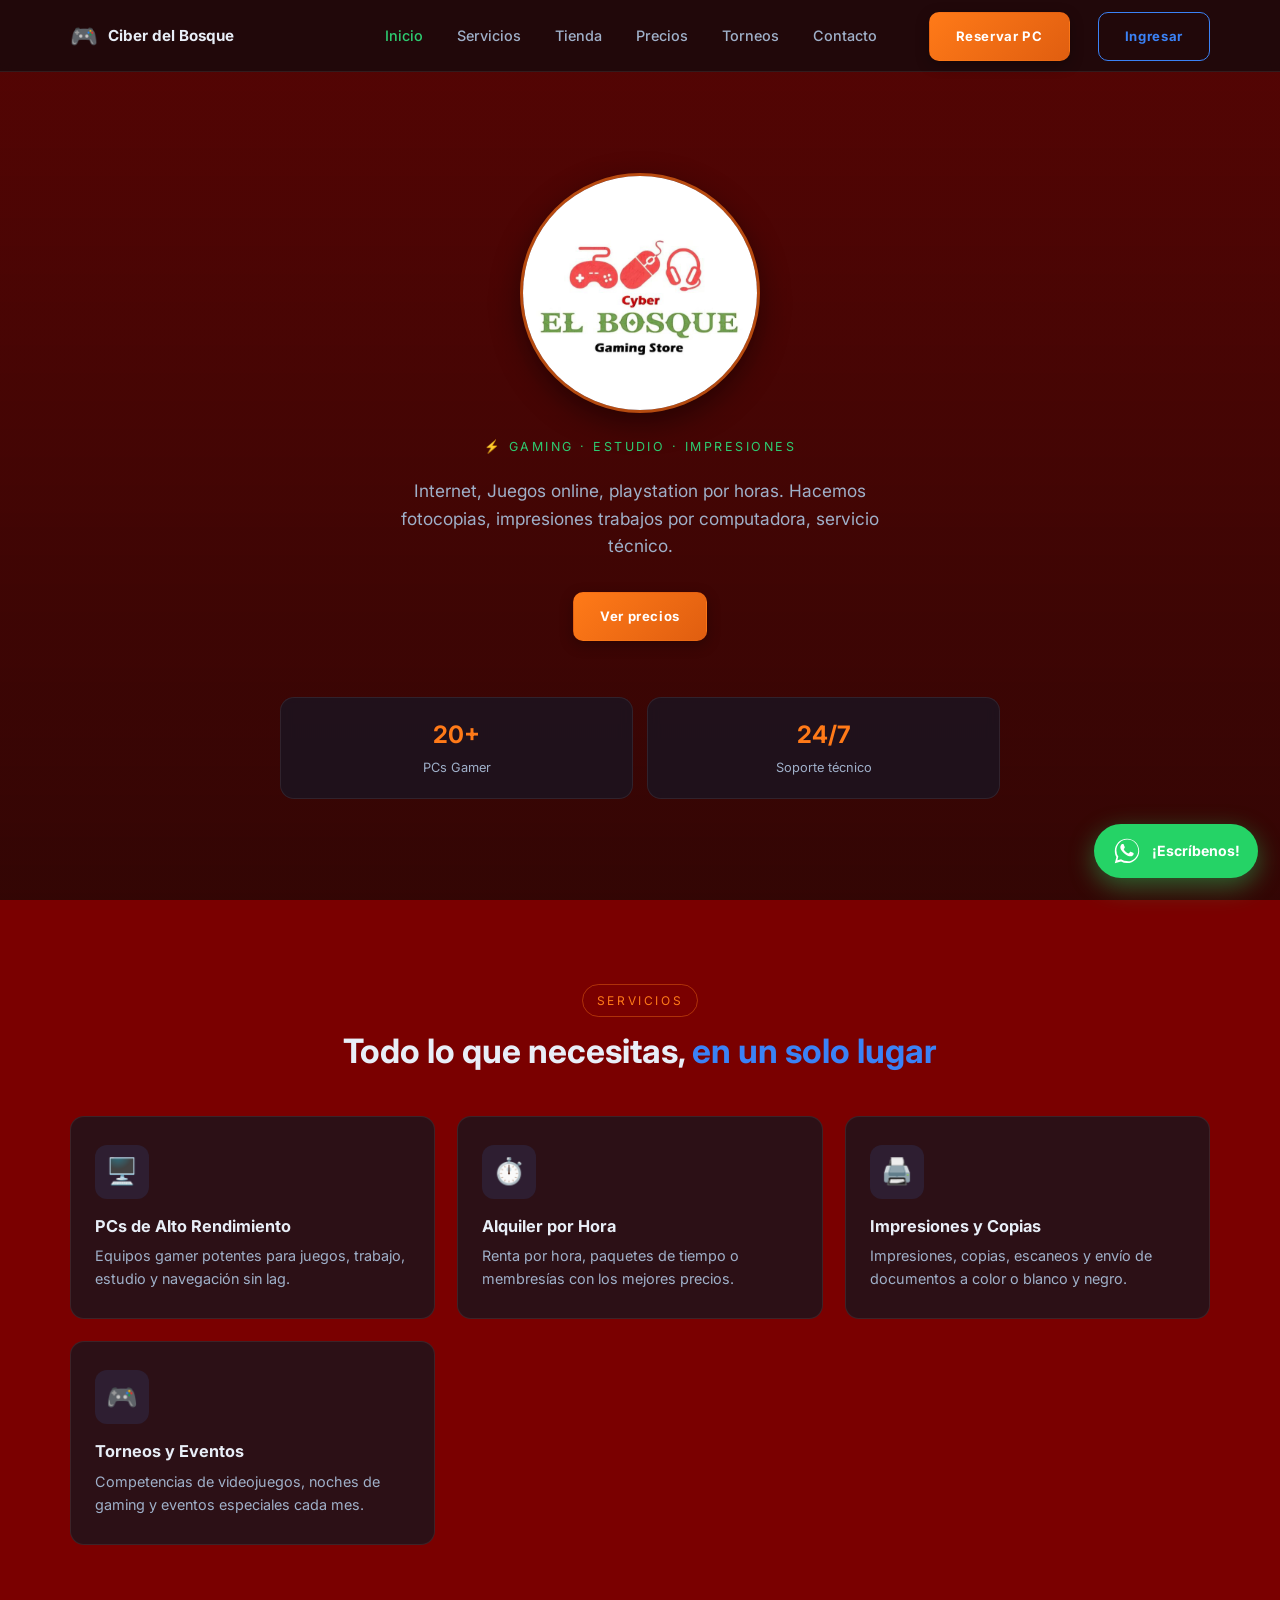
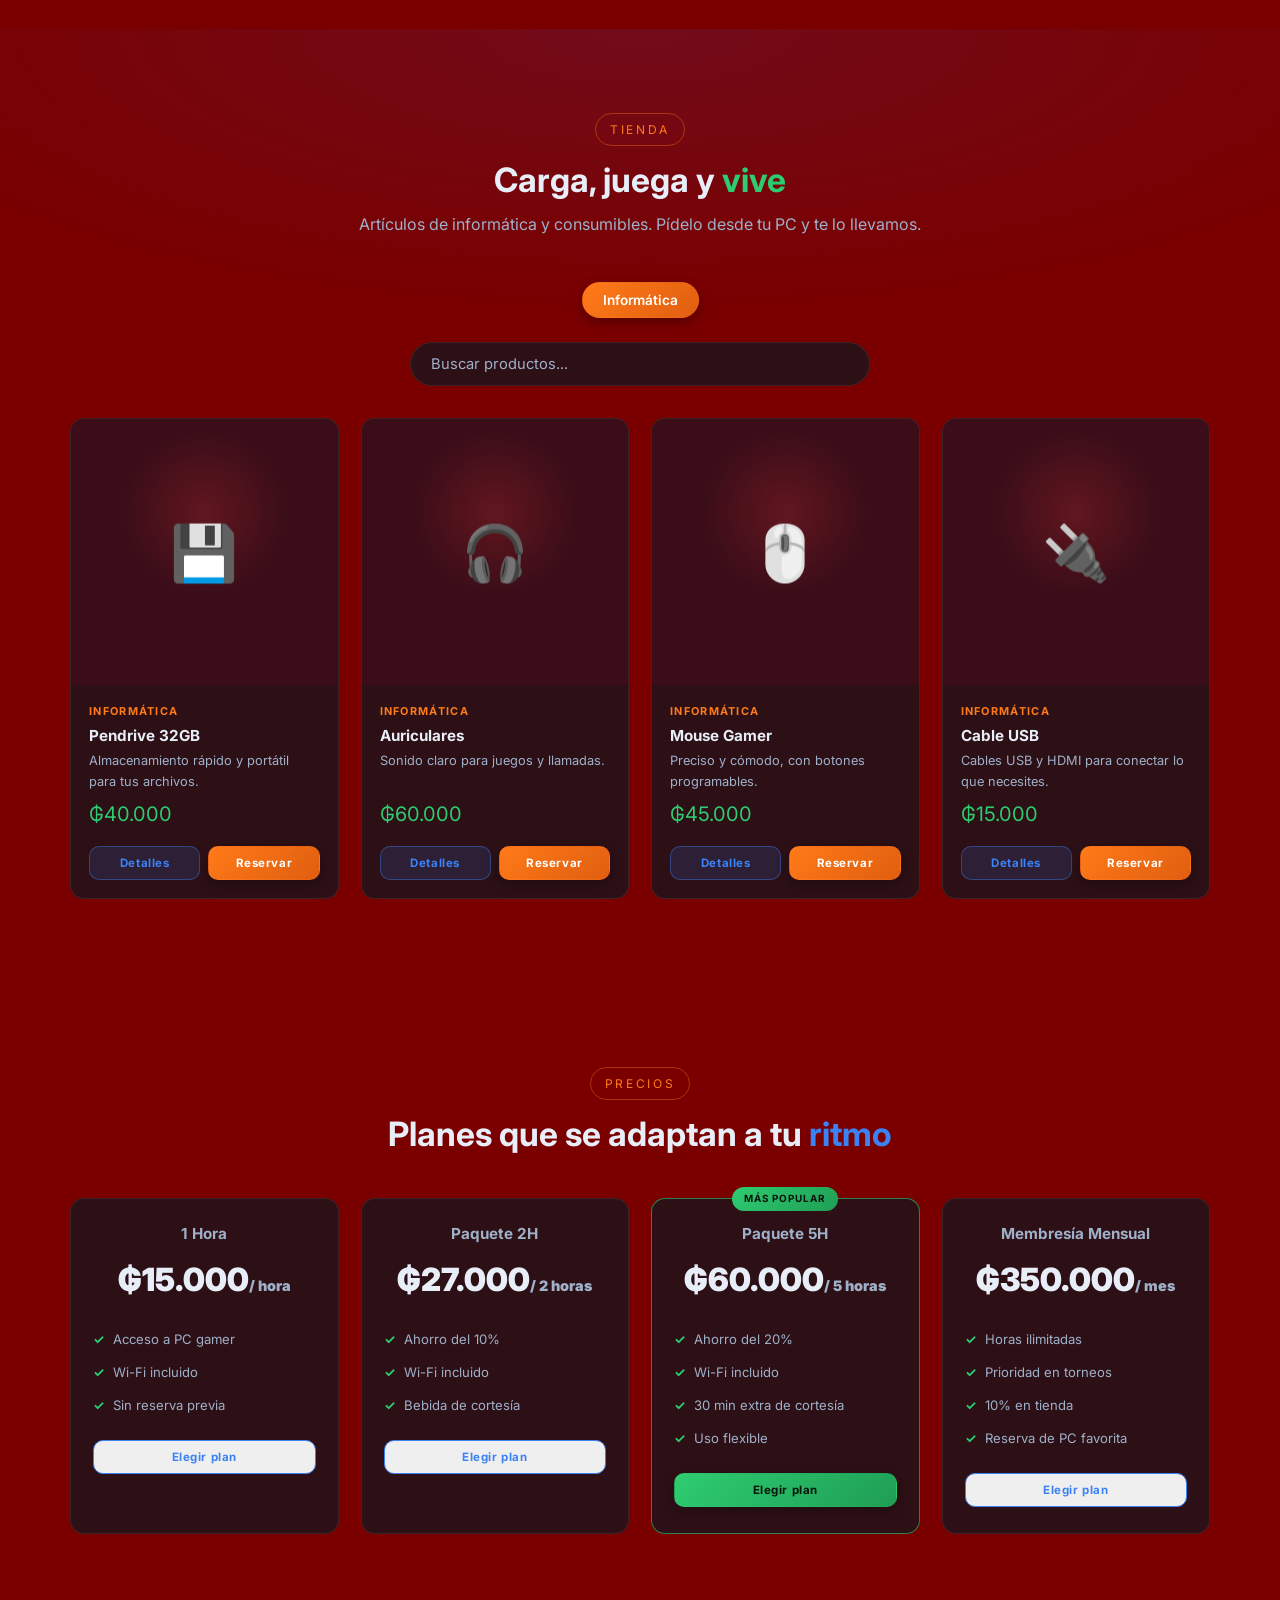
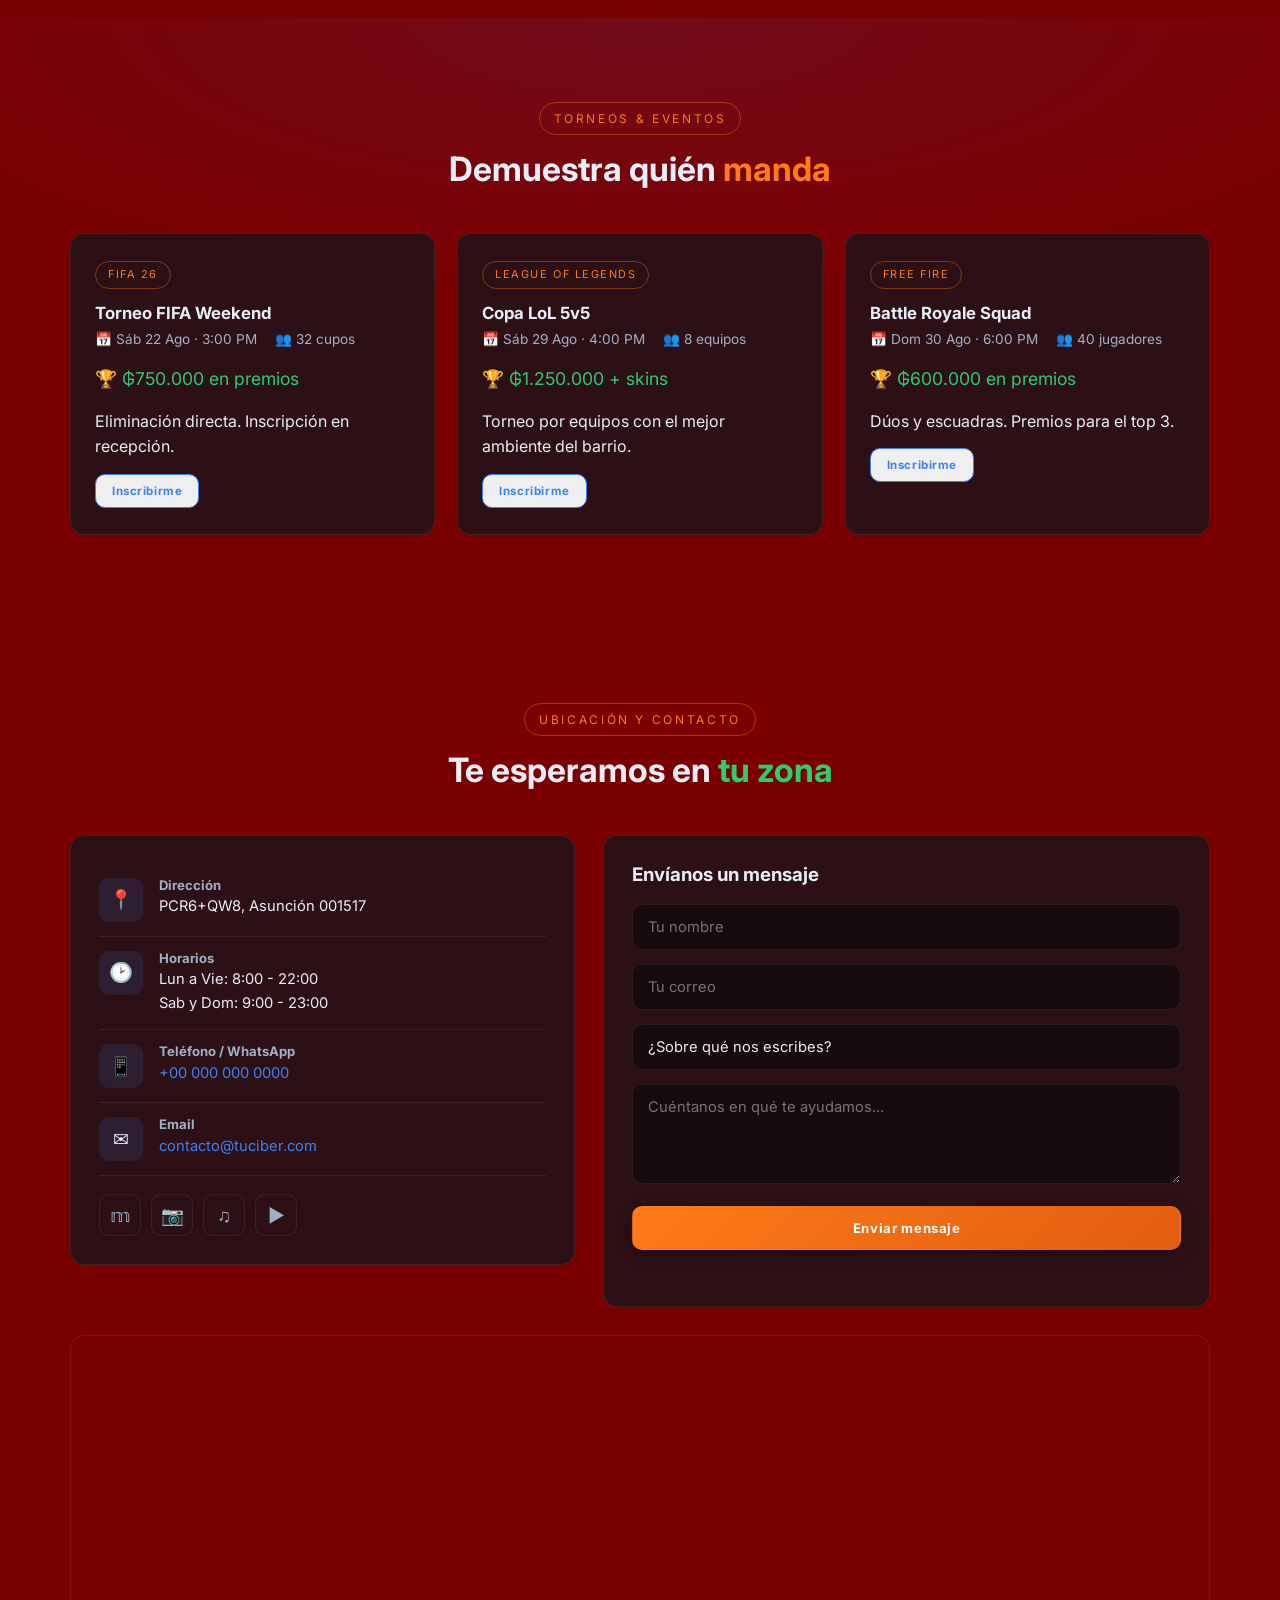
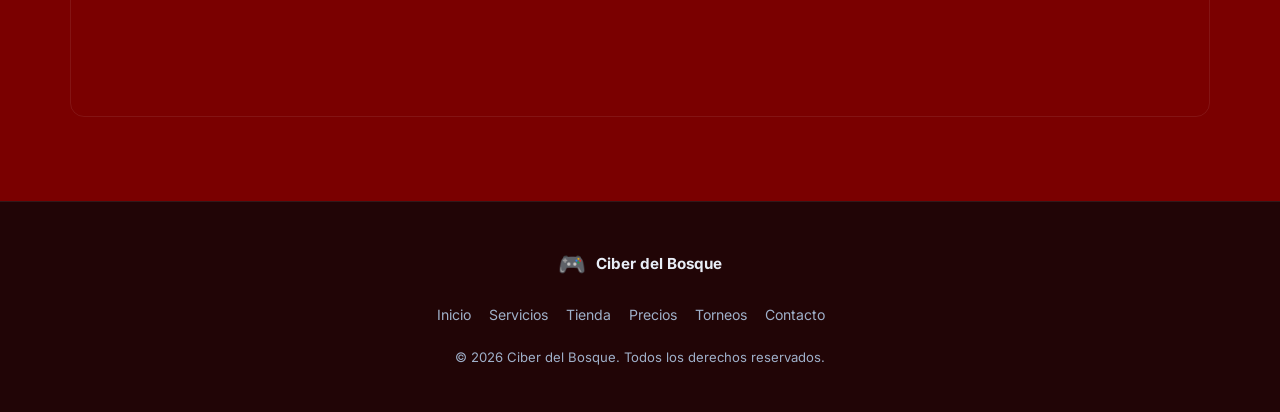
==== admin.html @ 7bc6d39d "Pagina Ciber del Bosque" ====
<!DOCTYPE html>
<html lang="es">
<head>
  <meta charset="UTF-8">
  <meta name="viewport" content="width=device-width, initial-scale=1.0">
  <title>Panel de administración — Ciber del Bosque</title>
  <meta name="robots" content="noindex">
  <link rel="preconnect" href="https://fonts.googleapis.com">
  <link rel="preconnect" href="https://fonts.gstatic.com" crossorigin>
  <link href="https://fonts.googleapis.com/css2?family=Inter:wght@400;500;600;700;900&display=swap" rel="stylesheet">
  <link rel="stylesheet" href="css/style.css">
</head>
<body>

  <!-- ======= FONDO EN 3 COLUMNAS ======= -->
  <div class="bg-layout" aria-hidden="true">
    <div class="bg-col bg-left"></div>
    <div class="bg-col bg-center"></div>
    <div class="bg-col bg-right"></div>
  </div>

  <!-- ======= HEADER ======= -->
  <header class="header">
    <div class="container header-inner">
      <a href="index.html" class="logo">
        <span class="logo-icon">&#x1F3AE;</span>
        <span class="logo-text">Ciber del Bosque</span>
      </a>
      <nav class="nav">
        <ul class="nav-list">
          <li><a href="index.html" class="nav-link">Ver tienda</a></li>
          <li><a href="#gestion" class="nav-link">Panel de administración</a></li>
        </ul>
      </nav>
      <a href="index.html" class="btn btn-primary btn-cta">Volver a la web</a>
    </div>
  </header>

  <main>
    <section id="gestion" class="section">
      <div class="container admin-container">
        <div class="section-head">
          <p class="section-kicker">Panel de administración</p>
          <h2 class="section-title">Gestiona productos, precios y <span class="neon green">torneos</span></h2>
          <p class="section-desc">Los cambios se guardan automáticamente en este navegador y se reflejan en la web. Las imágenes son opcionales.</p>
        </div>

        <!-- ======= TABS ======= -->
        <div class="admin-tabs" role="tablist">
          <button class="admin-tab active" id="tab-productos" data-tab="productos">🛒 Productos</button>
          <button class="admin-tab" id="tab-precios" data-tab="precios">💲 Precios</button>
          <button class="admin-tab" id="tab-torneos" data-tab="torneos">🏆 Torneos</button>
        </div>

        <!-- ======= PRODUCTOS ======= -->
        <div class="admin-panel active" id="panel-productos">
          <div class="admin-grid">
            <div class="admin-form-card">
              <h3 id="prodFormTitle">Agregar producto</h3>
              <form id="productForm" novalidate>
                <input type="hidden" id="pId">
                <div class="form-row">
                  <input type="text" id="pName" placeholder="Nombre del producto (ej. Gaseosa 500ml)" required>
                </div>
                <div class="form-row">
                  <input type="text" id="pCat" placeholder="Categoría (ej. Bebidas, Accesorios...)" required>
                </div>
                <div class="form-row form-row-inline">
                  <input type="text" id="pEmoji" placeholder="Emoji (opcional)">
                  <span class="field-hint">Usa emoji si no subes imagen</span>
                </div>
                <div class="form-row">
                  <input type="text" id="pPrice" placeholder="Precio en guaraníes (ej. ₲15.000)" required>
                </div>
                <div class="form-row">
                  <input type="text" id="pDesc" placeholder="Descripción corta" required>
                </div>
                <div class="form-row image-upload-row">
                  <label class="image-upload" id="imageUploadLabel">
                    <input type="file" id="pImage" accept="image/*">
                    <span id="uploadPlaceholder">&#128247; Subir imagen del producto (opcional)</span>
                    <img id="uploadPreview" class="hidden" alt="Vista previa">
                  </label>
                  <button type="button" class="btn btn-sm btn-danger hidden" id="btnRemoveImage">Quitar imagen</button>
                </div>
                <div class="admin-actions">
                  <button type="submit" class="btn btn-primary btn-sm" id="btnSave">Agregar producto</button>
                  <button type="button" class="btn btn-outline btn-sm hidden" id="btnCancel">Cancelar edición</button>
                </div>
                <p class="form-status" id="adminStatus" role="status"></p>
              </form>
            </div>

            <div class="admin-list-card">
              <h3>Productos actuales <span id="productCount" class="count-badge"></span></h3>
              <div id="adminProductList"><!-- JS --></div>
            </div>
          </div>
        </div>

        <!-- ======= PRECIOS ======= -->
        <div class="admin-panel" id="panel-precios">
          <div class="admin-grid">
            <div class="admin-form-card">
              <h3 id="priceFormTitle">Agregar plan</h3>
              <form id="priceForm" novalidate>
                <input type="hidden" id="pcId">
                <div class="form-row">
                  <input type="text" id="pcName" placeholder="Nombre del plan (ej. 1 Hora)" required>
                </div>
                <div class="form-row">
                  <input type="text" id="pcAmount" placeholder="Precio en guaraníes (ej. ₲15.000)" required>
                </div>
                <div class="form-row">
                  <input type="text" id="pcUnit" placeholder="Unidad (ej. / hora, / mes)" required>
                </div>
                <div class="form-row">
                  <input type="text" id="pcFeatures" placeholder="Características (separa con comas)" required>
                </div>
                <div class="form-row form-row-inline">
                  <label class="field-hint" style="margin:0">
                    <input type="checkbox" id="pcPopular" style="width:auto; margin-right:6px">Destacar como más popular
                  </label>
                </div>
                <div class="admin-actions">
                  <button type="submit" class="btn btn-primary btn-sm" id="pcBtnSave">Agregar plan</button>
                  <button type="button" class="btn btn-outline btn-sm hidden" id="pcBtnCancel">Cancelar edición</button>
                </div>
                <p class="form-status" id="priceStatus" role="status"></p>
              </form>
            </div>

            <div class="admin-list-card">
              <h3>Planes actuales <span id="priceCount" class="count-badge"></span></h3>
              <div id="adminPriceList"><!-- JS --></div>
            </div>
          </div>
        </div>

        <!-- ======= TORNEOS ======= -->
        <div class="admin-panel" id="panel-torneos">
          <div class="admin-grid">
            <div class="admin-form-card">
              <h3 id="tourFormTitle">Agregar torneo</h3>
              <form id="tournamentForm" novalidate>
                <input type="hidden" id="tId">
                <div class="form-row">
                  <input type="text" id="tGame" placeholder="Juego (ej. FIFA 26)" required>
                </div>
                <div class="form-row">
                  <input type="text" id="tTitle" placeholder="Título (ej. Torneo FIFA Weekend)" required>
                </div>
                <div class="form-row">
                  <input type="text" id="tDate" placeholder="Fecha (ej. Sáb 22 Ago · 3:00 PM)" required>
                </div>
                <div class="form-row">
                  <input type="text" id="tPrize" placeholder="Premio en guaraníes (ej. ₲750.000 en premios)" required>
                </div>
                <div class="form-row">
                  <input type="text" id="tSlots" placeholder="Cupos (ej. 32 cupos)" required>
                </div>
                <div class="form-row">
                  <input type="text" id="tDesc" placeholder="Descripción" required>
                </div>
                <div class="form-row image-upload-row">
                  <label class="image-upload" id="tourImageUploadLabel">
                    <input type="file" id="tImage" accept="image/*">
                    <span id="tourUploadPlaceholder">&#128247; Subir imagen del torneo (opcional)</span>
                    <img id="tourUploadPreview" class="hidden" alt="Vista previa">
                  </label>
                  <button type="button" class="btn btn-sm btn-danger hidden" id="btnRemoveTourImage">Quitar imagen</button>
                </div>
                <div class="admin-actions">
                  <button type="submit" class="btn btn-primary btn-sm" id="tBtnSave">Agregar torneo</button>
                  <button type="button" class="btn btn-outline btn-sm hidden" id="tBtnCancel">Cancelar edición</button>
                </div>
                <p class="form-status" id="tourStatus" role="status"></p>
              </form>
            </div>

            <div class="admin-list-card">
              <h3>Torneos actuales <span id="tourCount" class="count-badge"></span></h3>
              <div id="adminTournamentList"><!-- JS --></div>
            </div>
          </div>
        </div>
      </div>
    </section>
  </main>

  <footer class="footer">
    <div class="container footer-inner">
      <a href="index.html" class="logo"><span class="logo-icon">&#x1F3AE;</span><span class="logo-text">Ciber del Bosque</span></a>
      <p class="copyright">&copy; <span id="year"></span> Ciber del Bosque. Todos los derechos reservados.</p>
    </div>
  </footer>

  <script>
    if (sessionStorage.getItem("ciberAdminSession") !== "1") {
      location.replace("index.html");
    }
  </script>
  <script src="js/admin.js"></script>
</body>
</html>
---- css/style.css ----
/* ============================================================
   Ciber del Bosque — Ciber Café & Gaming
   Tema: gamer / neón (azul oscuro, naranja, verde neón)
   ============================================================ */

:root {
  --bg-dark: #160a0d;
  --bg-card: #2c1016;
  --bg-card-hover: #3b1620;
  --blue: #3a0d18;
  --blue-bright: #3b82f6;
  --orange: #ff7a18;
  --green: #2ecc71;
  --text: #e8eef7;
  --text-muted: #9fb0c9;
  --border: rgba(255, 255, 255, 0.08);
  --radius: 14px;
  --header-h: 72px;
  --font-head: 'Inter', sans-serif;
  --font-body: 'Inter', sans-serif;
}

* { margin: 0; padding: 0; box-sizing: border-box; }

html { scroll-behavior: smooth; }

body {
  font-family: var(--font-body);
  background-color: #7a0000;
  color: var(--text);
  line-height: 1.6;
  overflow-x: hidden;
}

/* ---------- Fondo dividido en 3 columnas ---------- */
.bg-layout {
  position: fixed;
  inset: 0;
  z-index: -1;
  display: grid;
  grid-template-columns: 1fr 4fr 1fr;
  pointer-events: none;
}
.bg-col { min-width: 0; }
.bg-left, .bg-right {
  background-color: #7a0000;
  filter: contrast(1.08) saturate(1.15) brightness(1.02);
}
.bg-center {
  background-color: #7a0000;
  filter: contrast(1.08) saturate(1.15) brightness(1.02);
}

@media (max-width: 768px) {
  .bg-layout { grid-template-columns: 0.5fr 6fr 0.5fr; }
}

img { max-width: 100%; display: block; }
a { color: inherit; text-decoration: none; }
ul { list-style: none; }
button { font-family: inherit; cursor: pointer; }

.container {
  width: min(1140px, 92%);
  margin: 0 auto;
}

/* ---------- Tipografía ---------- */
h1, h2, h3, h4 { font-family: var(--font-head); line-height: 1.2; }

.neon { color: var(--blue-bright); }
.neon.orange { color: var(--orange); }
.neon.green { color: var(--green); }

.section { padding: 84px 0; }
.section-alt { background: radial-gradient(1200px 400px at 50% 0%, rgba(47,109,255,0.1), transparent 70%); }

.section-head { text-align: center; max-width: 640px; margin: 0 auto 44px; }
.section-kicker {
  display: inline-block;
  font-family: var(--font-head);
  font-size: 0.75rem;
  letter-spacing: 0.22em;
  text-transform: uppercase;
  color: var(--orange);
  border: 1px solid rgba(255, 122, 24, 0.4);
  padding: 6px 14px;
  border-radius: 999px;
  margin-bottom: 14px;
}
.section-title { font-size: clamp(1.5rem, 3vw, 2.1rem); }
.section-desc { color: var(--text-muted); margin-top: 12px; }

/* ---------- Botones ---------- */
.btn {
  display: inline-flex;
  align-items: center;
  justify-content: center;
  gap: 8px;
  font-family: var(--font-head);
  font-size: 0.82rem;
  font-weight: 700;
  letter-spacing: 0.05em;
  padding: 13px 26px;
  border-radius: 10px;
  border: 1px solid transparent;
  transition: transform 0.2s ease, box-shadow 0.2s ease, background 0.2s ease;
}
.btn:hover { transform: translateY(-2px); }

.btn-primary {
  background: linear-gradient(135deg, var(--orange), #e05e10);
  color: #fff;
  box-shadow: 0 4px 14px rgba(0, 0, 0, 0.3);
}
.btn-primary:hover { box-shadow: 0 6px 18px rgba(0, 0, 0, 0.4); }

.btn-outline {
  border-color: var(--blue-bright);
  color: var(--blue-bright);
}
.btn-outline:hover { background: rgba(59, 130, 246, 0.12); }

.btn-green {
  background: linear-gradient(135deg, var(--green), #1f9e55);
  color: #04140a;
  box-shadow: 0 4px 14px rgba(0, 0, 0, 0.25);
}
.btn-green:hover { box-shadow: 0 6px 18px rgba(0, 0, 0, 0.35); }

.btn-sm { padding: 9px 16px; font-size: 0.72rem; }
.btn-block { width: 100%; }

/* ---------- Header / Nav ---------- */
.header {
  position: fixed;
  inset: 0 0 auto 0;
  z-index: 100;
  background: rgba(22, 10, 13, 0.82);
  backdrop-filter: blur(12px);
  border-bottom: 1px solid var(--border);
  height: var(--header-h);
}
.header.scrolled { background: rgba(22, 10, 13, 0.95); }

.header-inner { height: var(--header-h); display: flex; align-items: center; gap: 24px; }

.logo { display: inline-flex; align-items: center; gap: 10px; }
.logo-icon { font-size: 1.4rem; }
.logo-text {
  font-family: var(--font-head);
  font-weight: 700;
  font-size: 0.95rem;
  color: var(--text);
  white-space: nowrap;
}

.nav { margin-left: auto; }
.nav-list { display: flex; gap: 6px; }
.nav-link {
  position: relative;
  padding: 8px 14px;
  border-radius: 8px;
  font-size: 0.9rem;
  font-weight: 500;
  color: var(--text-muted);
  transition: color 0.2s ease, background 0.2s ease;
}
.nav-link:hover { color: var(--text); background: rgba(59, 130, 246, 0.12); }
.nav-link.active { color: var(--green); }

.btn-cta { margin-left: 8px; }

.nav-toggle {
  display: none;
  flex-direction: column;
  gap: 5px;
  background: none;
  border: none;
  padding: 8px;
}
.nav-toggle span {
  width: 24px; height: 2px;
  background: var(--text);
  border-radius: 2px;
  transition: transform 0.3s ease, opacity 0.3s ease;
}
.nav-toggle.open span:nth-child(1) { transform: translateY(7px) rotate(45deg); }
.nav-toggle.open span:nth-child(2) { opacity: 0; }
.nav-toggle.open span:nth-child(3) { transform: translateY(-7px) rotate(-45deg); }

/* ---------- Hero ---------- */
.hero {
  position: relative;
  min-height: 100vh;
  display: flex;
  align-items: center;
  padding-top: var(--header-h);
  overflow: hidden;
}
.hero-bg {
  position: absolute;
  inset: 0;
  background: linear-gradient(180deg, rgba(20, 10, 8, 0.45), rgba(14, 8, 6, 0.7));
}
.hero-content { position: relative; z-index: 2; max-width: 720px; text-align: center; margin: 0 auto; }
.hero-logo {
  display: flex;
  justify-content: center;
  margin-bottom: 24px;
}
.hero-logo img {
  width: clamp(140px, 30vw, 240px);
  height: auto;
  border-radius: 50%;
  box-shadow: 0 10px 30px rgba(0, 0, 0, 0.45);
  border: 3px solid rgba(255, 122, 24, 0.6);
  animation: float 4s ease-in-out infinite;
}
@keyframes float {
  0%, 100% { transform: translateY(0); }
  50% { transform: translateY(-10px); }
}
.hero-tag {
  font-family: var(--font-head);
  font-size: 0.78rem;
  letter-spacing: 0.2em;
  color: var(--green);
  margin-bottom: 18px;
}
.hero-title { font-size: clamp(2rem, 5.5vw, 3.4rem); font-weight: 900; text-transform: uppercase; }
.hero-sub { color: var(--text-muted); font-size: 1.08rem; margin: 20px auto 32px; max-width: 540px; }
.hero-actions { display: flex; gap: 16px; flex-wrap: wrap; justify-content: center; }

.hero-stats {
  display: grid;
  grid-template-columns: repeat(2, minmax(120px, 1fr));
  gap: 14px;
  margin-top: 56px;
}
.stat {
  text-align: center;
  padding: 18px 10px;
  border: 1px solid var(--border);
  border-radius: var(--radius);
  background: rgba(16, 26, 44, 0.6);
  backdrop-filter: blur(6px);
  transition: transform 0.2s ease, border-color 0.2s ease;
}
.stat:hover { transform: translateY(-4px); border-color: rgba(59, 130, 246, 0.5); }
.stat strong { display: block; font-family: var(--font-head); font-size: 1.5rem; color: var(--orange); }
.stat span { font-size: 0.8rem; color: var(--text-muted); }

/* ---------- Grid ---------- */
.grid { display: grid; gap: 22px; }

/* ---------- Tarjetas de servicios ---------- */
.services-grid { grid-template-columns: repeat(3, 1fr); }

.service-card {
  position: relative;
  background: var(--bg-card);
  border: 1px solid var(--border);
  border-radius: var(--radius);
  padding: 28px 24px;
  overflow: hidden;
  transition: transform 0.25s ease, box-shadow 0.25s ease, border-color 0.25s ease;
}
.service-card::before {
  content: "";
  position: absolute;
  inset: 0 auto auto 0;
  width: 100%;
  height: 3px;
  background: var(--blue-bright);
  opacity: 0;
  transition: opacity 0.25s ease;
}
.service-card:hover { transform: translateY(-6px); border-color: rgba(59, 130, 246, 0.5); }
.service-card:hover::before { opacity: 1; }

.service-icon {
  width: 54px; height: 54px;
  display: flex; align-items: center; justify-content: center;
  font-size: 1.6rem;
  border-radius: 12px;
  background: rgba(59, 130, 246, 0.12);
  margin-bottom: 18px;
}
.service-card h3 { font-size: 1.02rem; margin-bottom: 8px; }
.service-card p { color: var(--text-muted); font-size: 0.9rem; }

/* ---------- Filtros tienda ---------- */
.empty-msg { grid-column: 1 / -1; text-align: center; color: var(--text-muted); padding: 30px 0; }

.filter-bar { display: flex; justify-content: center; gap: 10px; flex-wrap: wrap; margin-bottom: 24px; }
.filter-btn {
  padding: 9px 20px;
  border-radius: 999px;
  border: 1px solid var(--border);
  background: var(--bg-card);
  color: var(--text-muted);
  font-size: 0.85rem;
  font-weight: 600;
  transition: all 0.2s ease;
}
.filter-btn:hover { color: var(--text); border-color: rgba(59, 130, 246, 0.5); }
.filter-btn.active {
  background: linear-gradient(135deg, var(--orange), #e05e10);
  border-color: transparent;
  color: #fff;
  box-shadow: 0 4px 12px rgba(0, 0, 0, 0.3);
}
.search-bar { max-width: 460px; margin: 0 auto 32px; }
.search-bar input {
  width: 100%;
  background: var(--bg-card);
  border: 1px solid var(--border);
  border-radius: 999px;
  color: var(--text);
  font-family: inherit;
  font-size: 0.92rem;
  padding: 12px 20px;
  outline: none;
  transition: border-color 0.2s ease;
}
.search-bar input:focus { border-color: rgba(59, 130, 246, 0.6); }
.search-bar input::placeholder { color: var(--text-muted); }

/* ---------- Tarjetas de productos ---------- */
.products-grid { grid-template-columns: repeat(4, 1fr); }

.product-card {
  background: var(--bg-card);
  border: 1px solid var(--border);
  border-radius: var(--radius);
  overflow: hidden;
  display: flex;
  flex-direction: column;
  transition: transform 0.25s ease, box-shadow 0.25s ease;
}
.products-section { margin-bottom: 40px; }
.products-section:last-child { margin-bottom: 0; }
.products-section-title {
  font-family: var(--font-head);
  font-size: 1.2rem;
  text-transform: uppercase;
  letter-spacing: 0.08em;
  color: var(--green);
  margin-bottom: 18px;
}
.product-card:hover { transform: translateY(-6px); box-shadow: 0 12px 34px rgba(0, 0, 0, 0.45); }

.product-img {
  aspect-ratio: 1/1;
  display: flex; align-items: center; justify-content: center;
  font-size: 3.4rem;
  background: radial-gradient(120px 120px at 50% 35%, rgba(255, 60, 60, 0.2), transparent 70%), var(--blue);
}
.product-img.has-image { background: var(--bg-card); padding: 10px; }
.product-img.has-image img,
.admin-item-img.has-image img,
.modal-product-img.has-image img {
  width: 100%; height: 100%;
  object-fit: cover;
  border-radius: 8px;
}
.product-body { padding: 18px; display: flex; flex-direction: column; gap: 6px; flex: 1; }
.product-cat {
  font-size: 0.68rem;
  text-transform: uppercase;
  letter-spacing: 0.12em;
  color: var(--orange);
  font-weight: 700;
}
.product-name { font-family: var(--font-head); font-size: 0.95rem; }
.product-desc { color: var(--text-muted); font-size: 0.8rem; flex: 1; }
.product-price { font-family: var(--font-head); font-size: 1.25rem; color: var(--green); }
.product-actions { display: flex; gap: 8px; margin-top: 10px; }
.product-actions .btn { flex: 1; }

.btn-details { background: rgba(59, 130, 246, 0.14); color: var(--blue-bright); border-color: rgba(59, 130, 246, 0.4); }
.btn-details:hover { background: rgba(59, 130, 246, 0.24); }

/* ---------- Precios ---------- */
.prices-grid { grid-template-columns: repeat(4, 1fr); }

.price-card {
  position: relative;
  background: var(--bg-card);
  border: 1px solid var(--border);
  border-radius: var(--radius);
  padding: 26px 22px;
  text-align: center;
  transition: transform 0.25s ease, border-color 0.25s ease, box-shadow 0.25s ease;
}
.price-card:hover { transform: translateY(-6px); border-color: rgba(59, 130, 246, 0.5); }
.price-card.popular {
  border-color: rgba(46, 204, 113, 0.6);
}
.price-card .badge {
  position: absolute;
  top: -12px; left: 50%;
  transform: translateX(-50%);
  background: linear-gradient(135deg, var(--green), #1f9e55);
  color: #04140a;
  font-family: var(--font-head);
  font-size: 0.62rem;
  font-weight: 700;
  letter-spacing: 0.1em;
  padding: 4px 12px;
  border-radius: 999px;
  text-transform: uppercase;
}
.price-card h3 { font-size: 0.95rem; margin-bottom: 10px; color: var(--text-muted); }
.price-card .amount { font-family: var(--font-head); font-size: 2rem; font-weight: 900; color: var(--text); }
.price-card .amount span { font-size: 0.9rem; color: var(--text-muted); }
.price-card ul { margin: 18px 0; text-align: left; }
.price-card li {
  display: flex; gap: 8px;
  font-size: 0.82rem;
  color: var(--text-muted);
  padding: 6px 0;
}
.price-card li::before { content: "\2713"; color: var(--green); font-weight: 700; }

.price-table {
  margin-top: 48px;
  background: var(--bg-card);
  border: 1px solid var(--border);
  border-radius: var(--radius);
  padding: 30px;
  overflow: hidden;
}
.price-table h3 { margin-bottom: 18px; }
.price-table table { width: 100%; border-collapse: collapse; }
.price-table th, .price-table td { padding: 14px 16px; text-align: left; font-size: 0.9rem; }
.price-table thead th {
  font-family: var(--font-head);
  font-size: 0.72rem;
  letter-spacing: 0.1em;
  text-transform: uppercase;
  color: var(--text-muted);
  border-bottom: 1px solid var(--border);
}
.price-table tbody tr { border-bottom: 1px solid var(--border); transition: background 0.2s ease; }
.price-table tbody tr:hover { background: rgba(59, 130, 246, 0.07); }
.price-table tbody tr:last-child { border-bottom: none; }
.price-table tbody td:nth-child(3) { font-family: var(--font-head); color: var(--green); }
.price-table tbody tr.highlight td { color: var(--green); font-weight: 700; background: rgba(46, 204, 113, 0.08); }
.table-note { margin-top: 16px; color: var(--text-muted); font-size: 0.85rem; }

/* ---------- Torneos ---------- */
.tournaments-grid { grid-template-columns: repeat(3, 1fr); }

.tournament-card {
  background: var(--bg-card);
  border: 1px solid var(--border);
  border-radius: var(--radius);
  padding: 26px 24px;
  position: relative;
  overflow: hidden;
  transition: transform 0.25s ease, box-shadow 0.25s ease;
}
.tournament-card:hover { transform: translateY(-6px); }
.tournament-card .game-tag {
  display: inline-block;
  font-family: var(--font-head);
  font-size: 0.68rem;
  letter-spacing: 0.14em;
  text-transform: uppercase;
  color: var(--orange);
  border: 1px solid rgba(255, 122, 24, 0.4);
  padding: 4px 12px;
  border-radius: 999px;
  margin-bottom: 14px;
}
.tournament-img {
  width: 100%;
  height: 170px;
  border-radius: 10px;
  overflow: hidden;
  margin-bottom: 16px;
  background: var(--bg-dark);
}
.tournament-img img { width: 100%; height: 100%; object-fit: cover; }
.tournament-card h3 { font-size: 1.05rem; margin-bottom: 6px; }
.tournament-card .tournament-meta { color: var(--text-muted); font-size: 0.85rem; margin-bottom: 14px; }
.tournament-card .tournament-meta span { display: inline-block; margin-right: 14px; }
.tournament-prize { font-family: var(--font-head); color: var(--green); font-size: 1.1rem; margin-bottom: 16px; }

/* ---------- Contacto ---------- */
.contact-grid {
  display: grid;
  grid-template-columns: 1fr 1.2fr;
  gap: 28px;
  align-items: start;
}
.contact-info { background: var(--bg-card); border: 1px solid var(--border); border-radius: var(--radius); padding: 28px; }
.info-item { display: flex; gap: 16px; padding: 14px 0; border-bottom: 1px solid var(--border); }
.info-item:last-of-type { border-bottom: none; }
.info-icon {
  flex-shrink: 0;
  width: 44px; height: 44px;
  display: flex; align-items: center; justify-content: center;
  font-size: 1.2rem;
  border-radius: 10px;
  background: rgba(59, 130, 246, 0.12);
}
.info-item h4 { font-size: 0.82rem; color: var(--text-muted); margin-bottom: 2px; }
.info-item p { font-size: 0.92rem; }
.info-item a { color: var(--blue-bright); }
.info-item a:hover { text-decoration: underline; }

.socials { display: flex; gap: 10px; margin-top: 18px; }
.social-link {
  width: 42px; height: 42px;
  display: flex; align-items: center; justify-content: center;
  font-size: 1.15rem;
  border: 1px solid var(--border);
  border-radius: 10px;
  color: var(--text-muted);
  transition: all 0.2s ease;
}
.social-link:hover { color: var(--green); border-color: rgba(46, 204, 113, 0.5); transform: translateY(-3px); }

.contact-form {
  background: var(--bg-card);
  border: 1px solid var(--border);
  border-radius: var(--radius);
  padding: 28px;
}
.contact-form h3 { margin-bottom: 18px; }
.form-row { margin-bottom: 14px; }
.contact-form input,
.contact-form select,
.contact-form textarea {
  width: 100%;
  background: var(--bg-dark);
  border: 1px solid var(--border);
  border-radius: 10px;
  color: var(--text);
  font-family: inherit;
  font-size: 0.92rem;
  padding: 13px 15px;
  transition: border-color 0.2s ease, box-shadow 0.2s ease;
}
.contact-form input:focus,
.contact-form select:focus,
.contact-form textarea:focus {
  outline: none;
  border-color: var(--blue-bright);
  box-shadow: 0 0 0 3px rgba(59, 130, 246, 0.2);
}
.contact-form select { appearance: none; }
.form-status { margin-top: 12px; font-size: 0.85rem; min-height: 1.2em; }
.form-status.ok { color: var(--green); }
.form-status.err { color: #ff6b6b; }

.map {
  margin-top: 28px;
  border-radius: var(--radius);
  overflow: hidden;
  border: 1px solid var(--border);
}
.map iframe { width: 100%; height: 380px; border: 0; display: block; }

/* ---------- Footer ---------- */
.footer { border-top: 1px solid var(--border); padding: 44px 0; background: rgba(18, 7, 8, 0.85); }
.footer-inner { display: flex; flex-direction: column; align-items: center; gap: 20px; text-align: center; }
.footer-links { display: flex; gap: 18px; flex-wrap: wrap; justify-content: center; }
.footer-links a { color: var(--text-muted); font-size: 0.88rem; transition: color 0.2s ease; }
.footer-links a:hover { color: var(--green); }
.copyright { color: var(--text-muted); font-size: 0.82rem; }

/* ---------- Botón WhatsApp flotante ---------- */
.whatsapp-float {
  position: fixed;
  right: 22px;
  bottom: 22px;
  z-index: 90;
  display: flex;
  align-items: center;
  gap: 10px;
  background: #25d366;
  color: #fff;
  padding: 12px 18px;
  border-radius: 999px;
  font-weight: 700;
  font-size: 0.88rem;
  box-shadow: 0 8px 26px rgba(37, 211, 102, 0.45);
  transition: transform 0.25s ease, box-shadow 0.25s ease;
}
.whatsapp-float:hover { transform: translateY(-4px) scale(1.03); box-shadow: 0 12px 32px rgba(37, 211, 102, 0.6); }
.whatsapp-float span { white-space: nowrap; }

/* ---------- Modal ---------- */
.modal {
  position: fixed;
  inset: 0;
  z-index: 200;
  display: flex;
  align-items: center;
  justify-content: center;
  padding: 20px;
  opacity: 0;
  visibility: hidden;
  transition: opacity 0.25s ease, visibility 0.25s ease;
}
.modal.open { opacity: 1; visibility: visible; }
.modal-overlay { position: absolute; inset: 0; background: rgba(15, 5, 8, 0.85); backdrop-filter: blur(4px); }
.modal-content {
  position: relative;
  width: min(480px, 100%);
  max-height: 88vh;
  overflow-y: auto;
  background: var(--bg-card);
  border: 1px solid rgba(59, 130, 246, 0.4);
  border-radius: var(--radius);
  box-shadow: 0 12px 34px rgba(0, 0, 0, 0.45);
  transform: translateY(20px) scale(0.97);
  transition: transform 0.25s ease;
}
.modal.open .modal-content { transform: translateY(0) scale(1); }
.modal-close {
  position: absolute;
  top: 12px; right: 14px;
  z-index: 2;
  background: none;
  border: none;
  color: var(--text-muted);
  font-size: 1.6rem;
  line-height: 1;
  transition: color 0.2s ease, transform 0.2s ease;
}
.modal-close:hover { color: var(--orange); transform: rotate(90deg); }
.modal-body { padding: 28px; }

.modal-product-head { display: flex; gap: 18px; align-items: center; margin-bottom: 16px; }
.modal-product-img {
  width: 88px; height: 88px;
  flex-shrink: 0;
  display: flex; align-items: center; justify-content: center;
  font-size: 2.6rem;
  border-radius: 12px;
  background: radial-gradient(80px 80px at 50% 35%, rgba(255,60,60,0.25), transparent 70%), var(--blue);
}
.modal-product-img.has-image { background: var(--bg-card); padding: 6px; }
.modal-product-head h3 { font-size: 1.15rem; }
.modal-price { font-family: var(--font-head); color: var(--green); font-size: 1.4rem; }
.modal-body .product-desc-full { color: var(--text-muted); font-size: 0.92rem; margin: 14px 0 20px; }
.modal-form input { width: 100%; background: var(--bg-dark); border: 1px solid var(--border); border-radius: 10px; color: var(--text); font-family: inherit; font-size: 0.92rem; padding: 12px 14px; }
.modal-form label { display: block; font-size: 0.82rem; color: var(--text-muted); margin: 12px 0 6px; }
.modal-form .form-actions { display: flex; gap: 10px; margin-top: 18px; }
.modal-form .form-actions .btn { flex: 1; }
.modal-status { margin-top: 12px; font-size: 0.85rem; min-height: 1.2em; }
.modal-status.ok { color: var(--green); }
.modal-status.err { color: #ff6b6b; }

/* ---------- Autenticación ---------- */
.auth-modal h3 { margin-bottom: 14px; }
.auth-tabs { display: flex; gap: 8px; margin-bottom: 16px; }
.auth-tab {
  flex: 1;
  font-family: var(--font-head);
  font-size: 0.82rem;
  padding: 10px 12px;
  border: 1px solid var(--border);
  border-radius: 999px;
  background: transparent;
  color: var(--text-muted);
  cursor: pointer;
  transition: background 0.2s ease, color 0.2s ease;
}
.auth-tab.active {
  background: linear-gradient(135deg, var(--green), #1f9e55);
  border-color: transparent;
  color: #04140a;
  font-weight: 700;
}
#authBtn { margin-left: 4px; }

/* ---------- Panel de administración ---------- */
.admin-tabs {
  display: flex;
  gap: 10px;
  justify-content: center;
  margin-bottom: 30px;
  flex-wrap: wrap;
}
.admin-tab {
  font-family: var(--font-head);
  font-size: 0.88rem;
  padding: 12px 22px;
  border: 1px solid var(--border);
  border-radius: 999px;
  background: var(--bg-card);
  color: var(--text-muted);
  cursor: pointer;
  transition: background 0.2s ease, color 0.2s ease, border-color 0.2s ease;
}
.admin-tab:hover { border-color: rgba(59, 130, 246, 0.5); color: var(--text); }
.admin-tab.active {
  background: linear-gradient(135deg, var(--green), #1f9e55);
  border-color: transparent;
  color: #04140a;
  font-weight: 700;
}
.admin-panel { display: none; }
.admin-panel.active { display: block; }
.admin-grid { display: grid; grid-template-columns: 1fr 1.4fr; gap: 26px; align-items: start; }
.admin-form-card, .admin-list-card {
  background: var(--bg-card);
  border: 1px solid var(--border);
  border-radius: var(--radius);
  padding: 26px;
}
.admin-form-card h3, .admin-list-card h3 { margin-bottom: 18px; font-size: 1rem; }
.admin-actions { display: flex; gap: 10px; }
.admin-actions .btn { flex: 1; }
.count-badge {
  display: inline-block;
  margin-left: 8px;
  padding: 2px 10px;
  border-radius: 999px;
  background: rgba(59, 130, 246, 0.15);
  color: var(--blue-bright);
  font-family: var(--font-head);
  font-size: 0.75rem;
}
.btn-danger { background: rgba(255, 90, 90, 0.12); color: #ff6b6b; border-color: rgba(255, 90, 90, 0.45); }
.btn-danger:hover { background: rgba(255, 90, 90, 0.22); }
.hidden { display: none !important; }

.admin-item {
  display: flex;
  align-items: center;
  gap: 14px;
  padding: 14px;
  border: 1px solid var(--border);
  border-radius: 10px;
  margin-bottom: 12px;
  background: var(--bg-dark);
  transition: border-color 0.2s ease;
}
.admin-item:hover { border-color: rgba(59, 130, 246, 0.5); }
.admin-item-img {
  flex-shrink: 0;
  width: 52px; height: 52px;
  display: flex; align-items: center; justify-content: center;
  font-size: 1.6rem;
  border-radius: 10px;
  background: radial-gradient(60px 60px at 50% 35%, rgba(255, 60, 60, 0.2), transparent 70%), var(--blue);
}
.admin-item-img.has-image { background: var(--bg-card); padding: 3px; }
.admin-item-img.has-image img {
  width: 100%; height: 100%;
  object-fit: cover;
  border-radius: 8px;
}

/* ---------- Subida de imagen en el panel ---------- */
.form-row-inline { display: flex; align-items: center; gap: 10px; }
.form-row-inline input { flex: 1; }
.field-hint { font-size: 0.75rem; color: var(--text-muted); white-space: nowrap; }

.image-upload-row { display: flex; align-items: center; gap: 10px; }
.image-upload {
  flex: 1;
  min-height: 90px;
  display: flex;
  align-items: center;
  justify-content: center;
  gap: 8px;
  padding: 12px;
  border: 2px dashed rgba(59, 130, 246, 0.4);
  border-radius: 12px;
  background: var(--bg-dark);
  color: var(--text-muted);
  font-size: 0.88rem;
  cursor: pointer;
  transition: border-color 0.2s ease, color 0.2s ease;
}
.image-upload:hover { border-color: var(--blue-bright); color: var(--text); }
.image-upload input { display: none; }
.image-upload img#uploadPreview {
  max-height: 88px;
  border-radius: 8px;
  object-fit: cover;
}
.image-upload .hidden { display: none; }
.admin-item-body { flex: 1; min-width: 0; }
.admin-item-body h4 { font-size: 0.92rem; }
.admin-item-body p { color: var(--text-muted); font-size: 0.8rem; }
.admin-item-actions { display: flex; flex-direction: column; gap: 8px; }

@media (max-width: 768px) {
  .admin-grid { grid-template-columns: 1fr; }
  .admin-item { flex-wrap: wrap; }
  .admin-item-actions { flex-direction: row; width: 100%; }
  .admin-item-actions .btn { flex: 1; }
  .form-row-inline { flex-direction: column; align-items: stretch; gap: 4px; }
  .field-hint { white-space: normal; }
  .image-upload-row { flex-direction: column; align-items: stretch; }
}

/* ---------- Responsive ---------- */
@media (max-width: 992px) {
  .services-grid, .tournaments-grid { grid-template-columns: repeat(2, 1fr); }
  .products-grid { grid-template-columns: repeat(3, 1fr); }
  .prices-grid { grid-template-columns: repeat(2, 1fr); }
  .contact-grid { grid-template-columns: 1fr; }
}

@media (max-width: 768px) {
  .section { padding: 64px 0; }
  .nav-toggle { display: flex; margin-left: auto; }
  .btn-cta { display: none; }
  .nav {
    position: fixed;
    top: var(--header-h);
    right: 0;
    bottom: 0;
    width: min(300px, 82vw);
    background: rgba(22, 10, 13, 0.98);
    border-left: 1px solid var(--border);
    padding: 30px 24px;
    transform: translateX(100%);
    transition: transform 0.3s ease;
    z-index: 99;
  }
  .nav.open { transform: translateX(0); }
  .nav-list { flex-direction: column; gap: 8px; }
  .nav-link { display: block; padding: 12px 14px; font-size: 1rem; }
  .hero-stats { grid-template-columns: repeat(2, 1fr); }
}

@media (max-width: 600px) {
  .services-grid, .tournaments-grid, .prices-grid { grid-template-columns: 1fr; }
  .products-grid { grid-template-columns: repeat(2, 1fr); }
  .product-actions { flex-direction: column; }
  .whatsapp-float span { display: none; }
  .whatsapp-float { padding: 14px; }
}
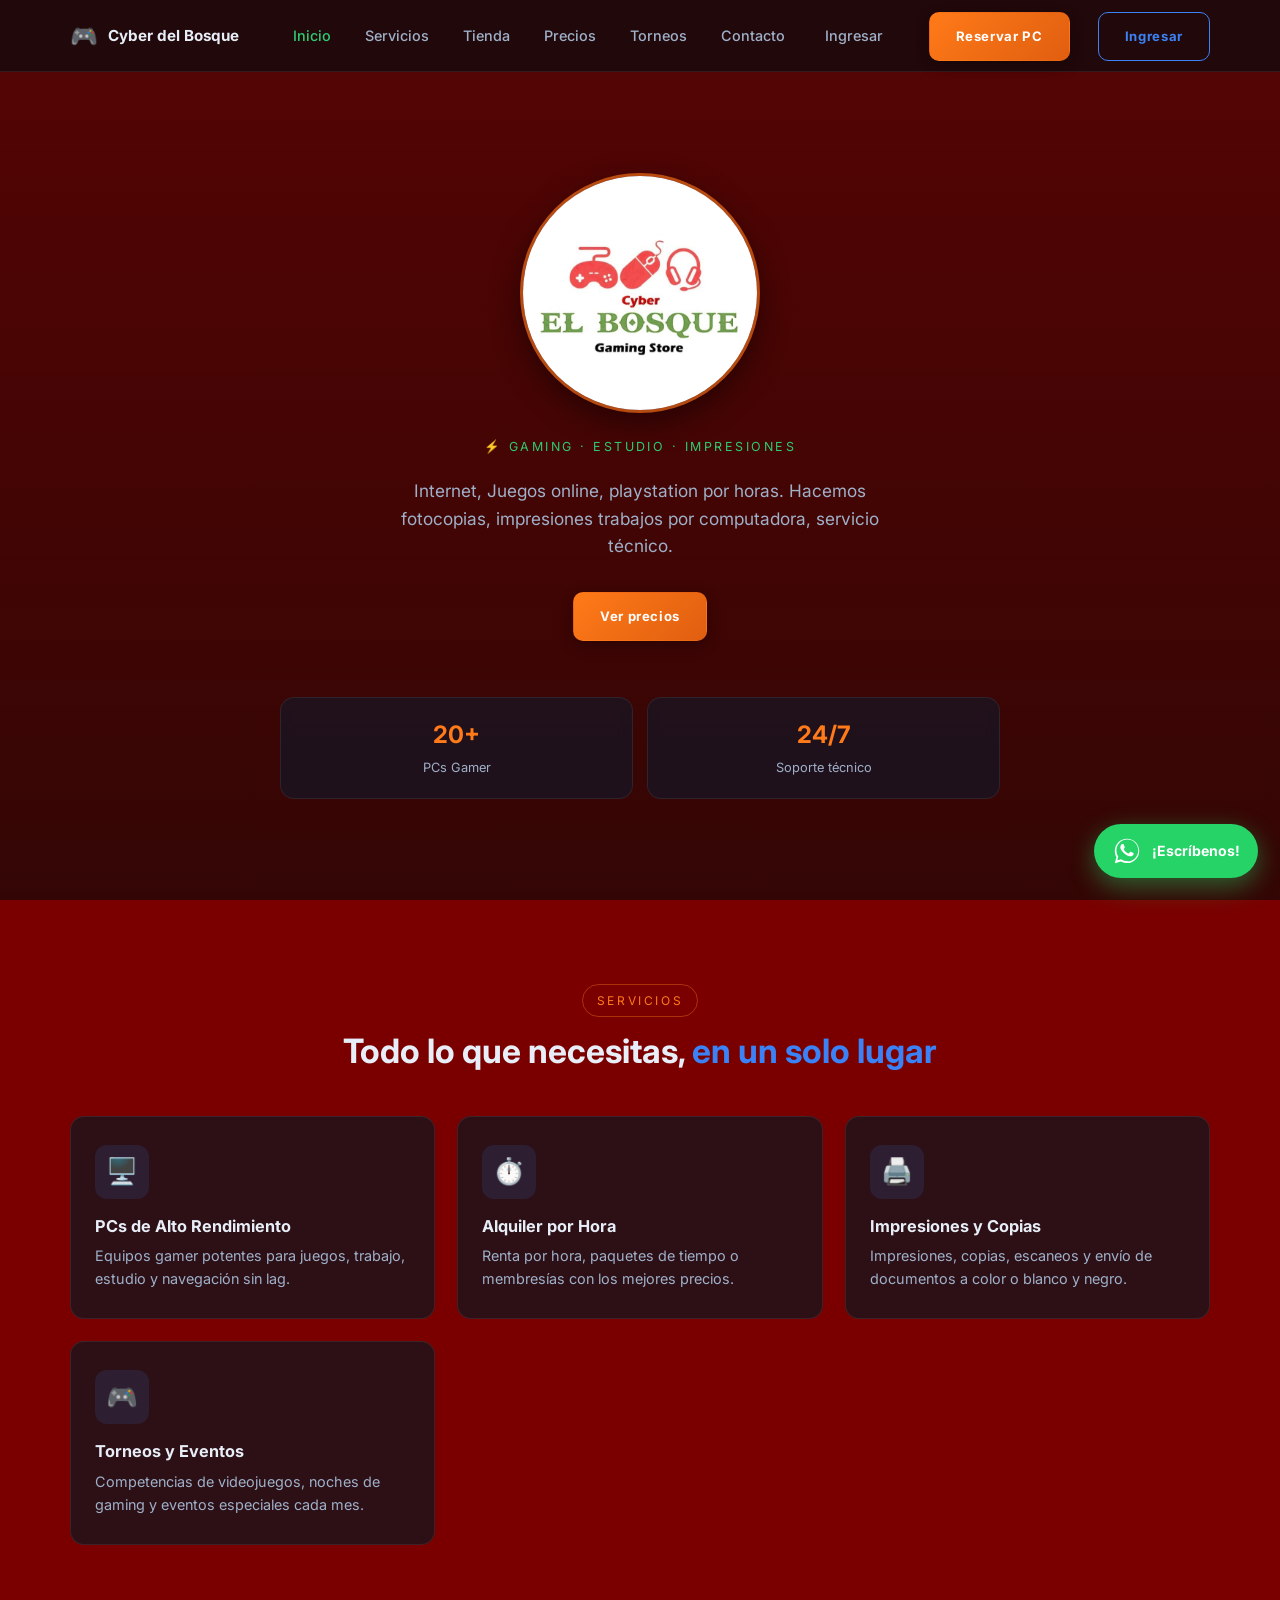
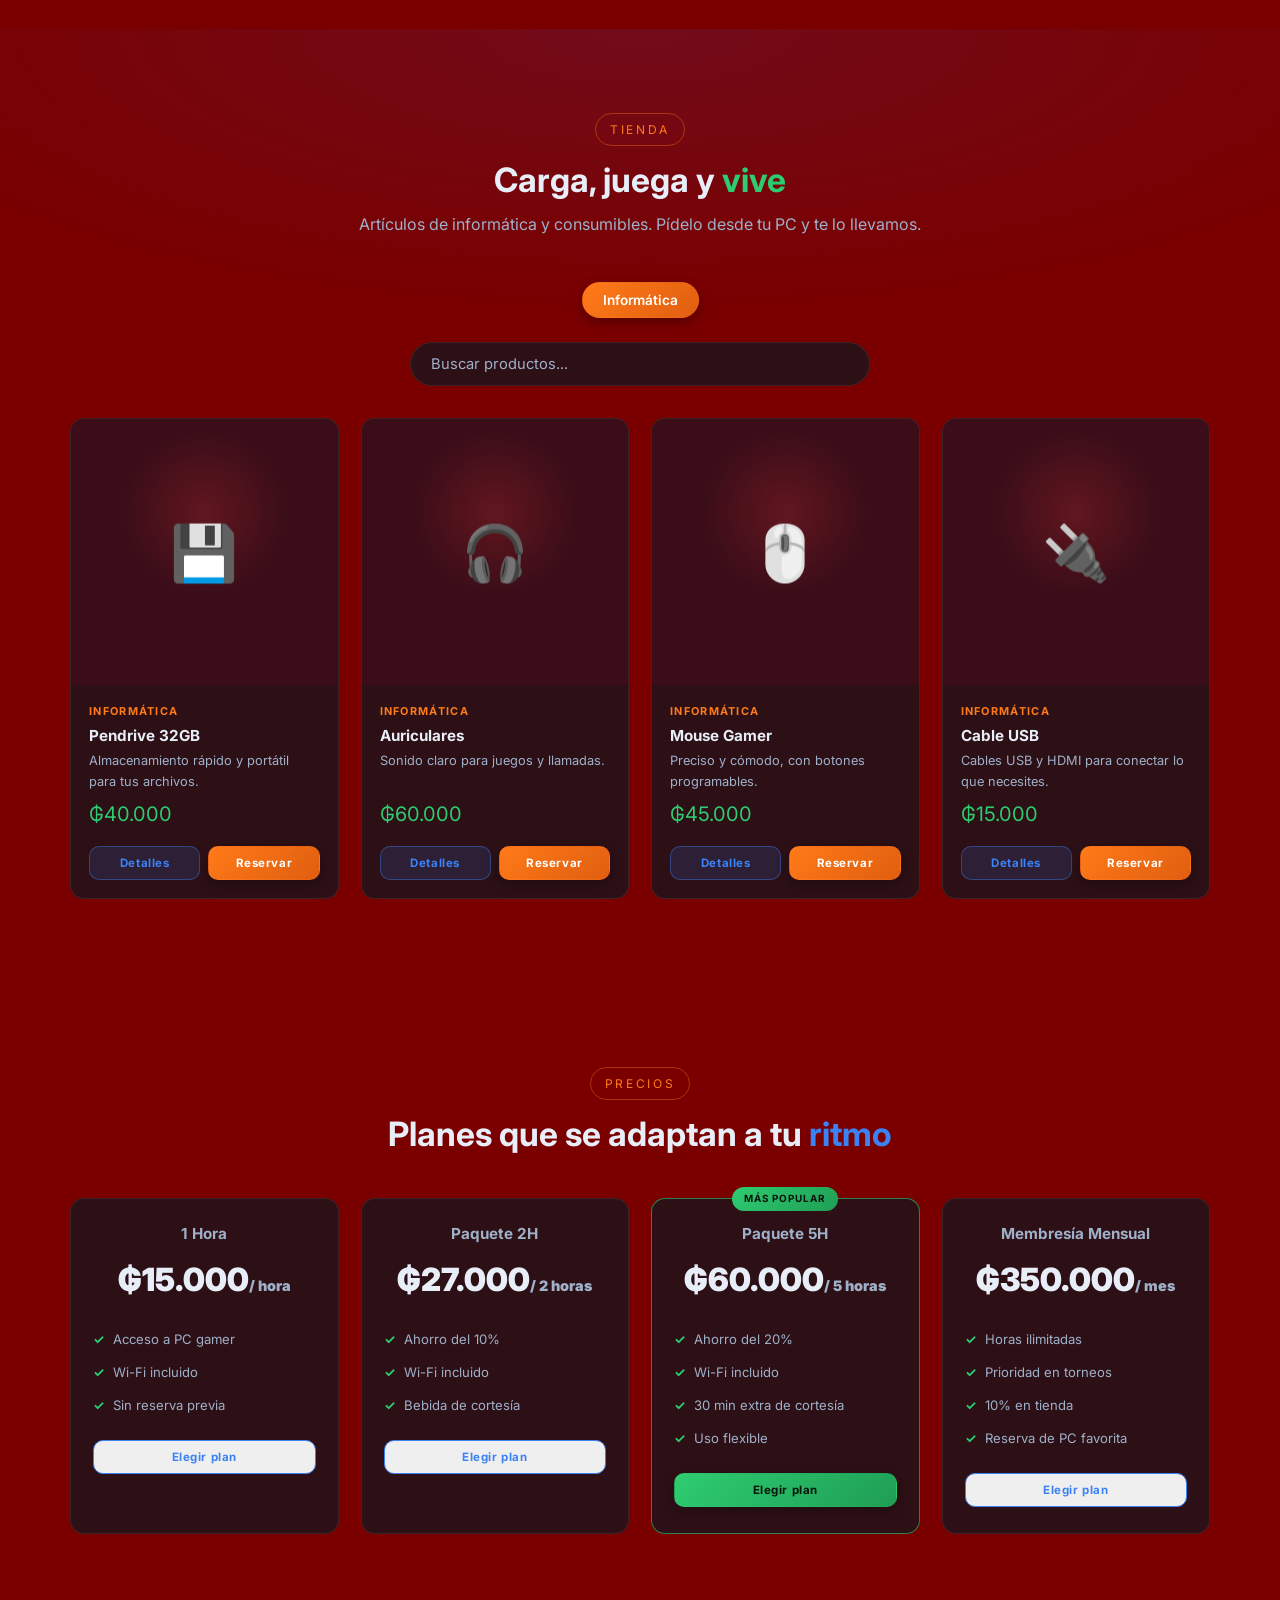
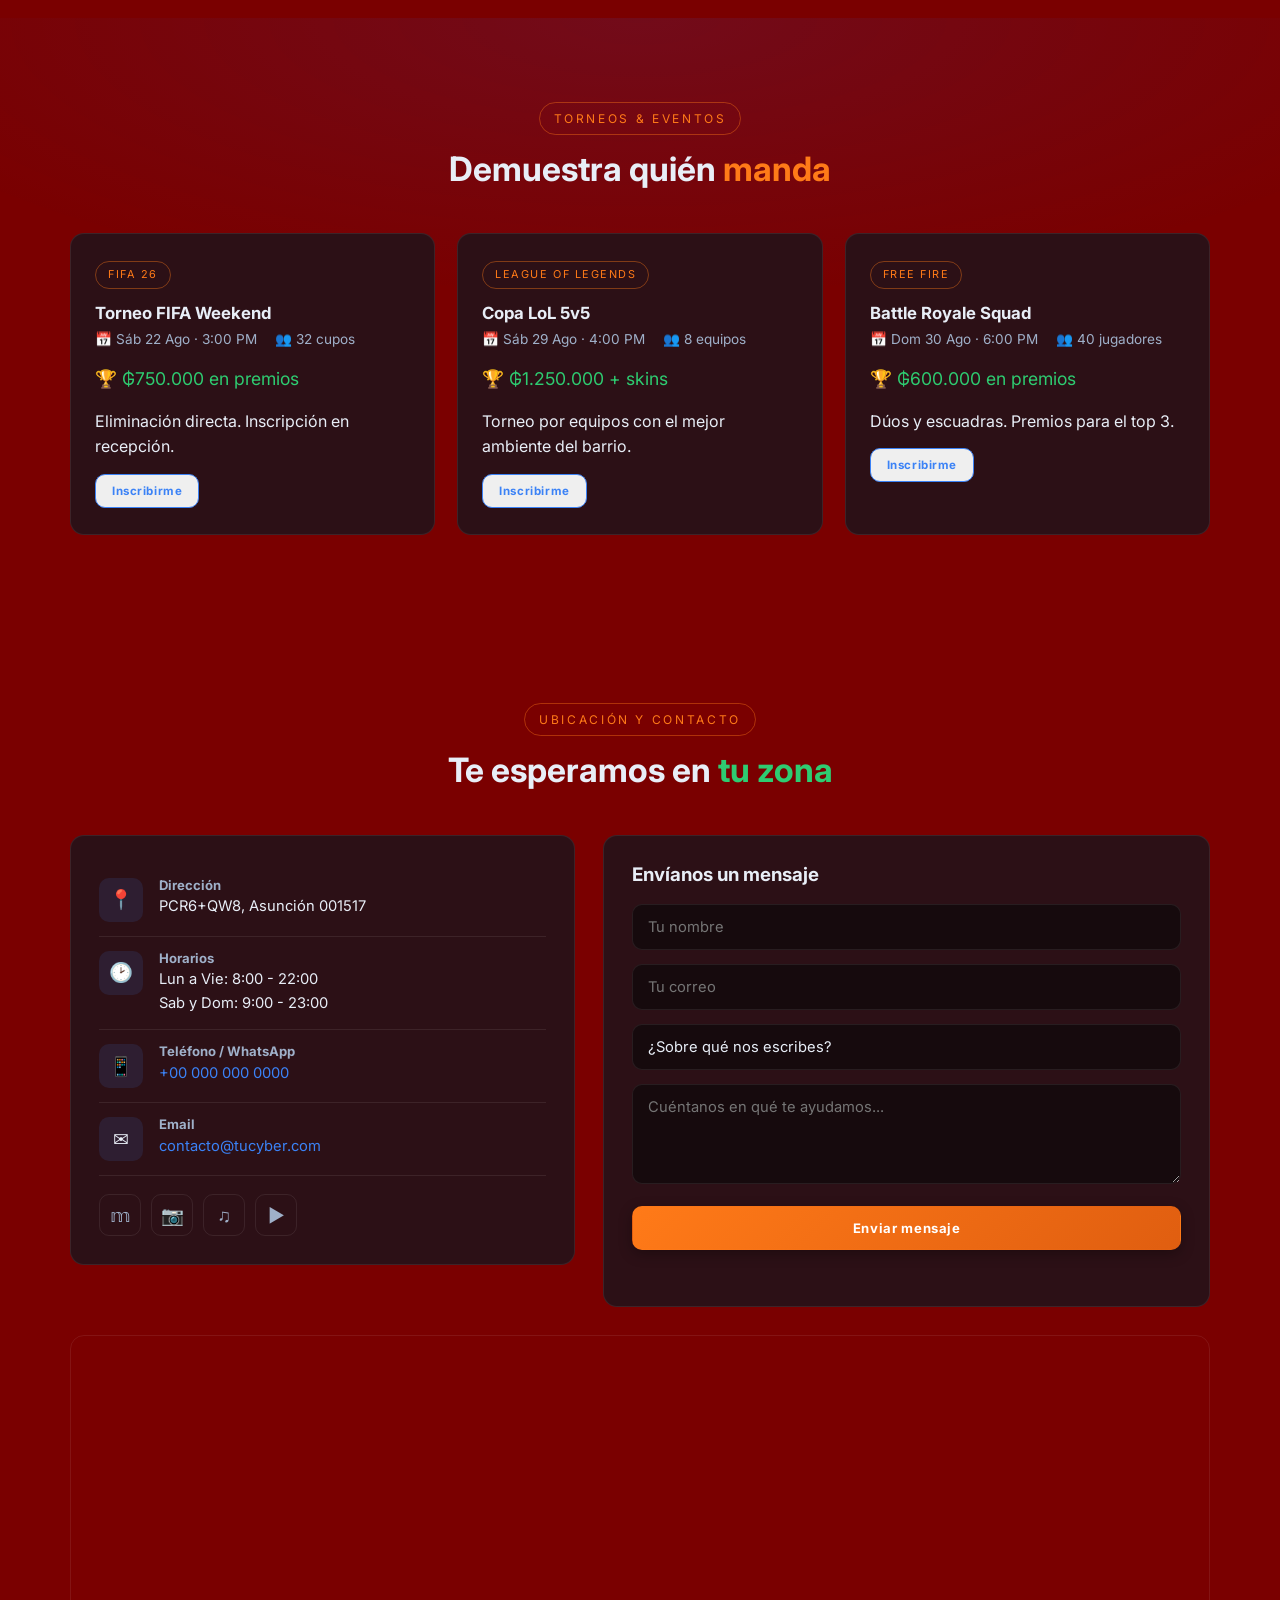
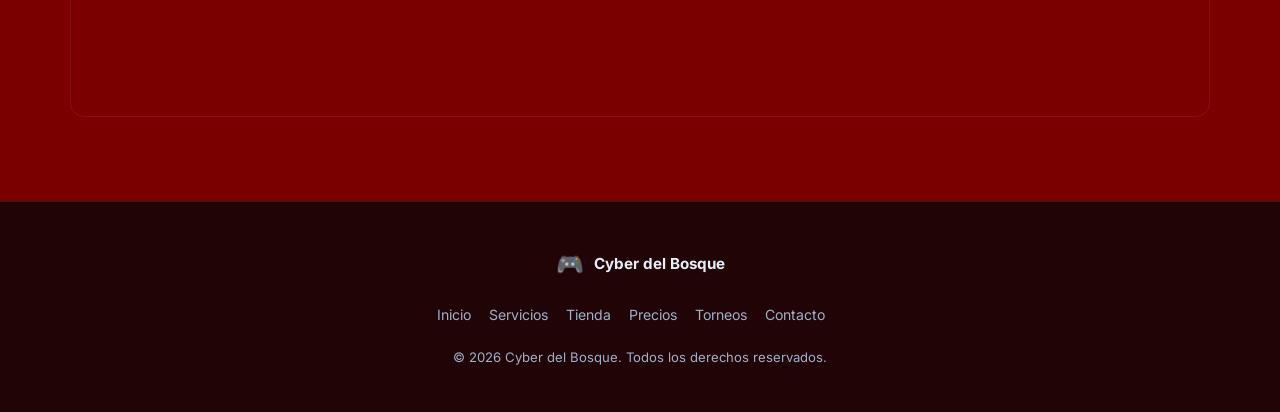
==== commit 1e53f757: "cambiar Ciber por Cyber en textos visibles" ====
--- a/admin.html
+++ b/admin.html
@@ -3,7 +3,7 @@
 <head>
   <meta charset="UTF-8">
   <meta name="viewport" content="width=device-width, initial-scale=1.0">
-  <title>Panel de administración — Ciber del Bosque</title>
+  <title>Panel de administración — Cyber del Bosque</title>
   <meta name="robots" content="noindex">
   <link rel="preconnect" href="https://fonts.googleapis.com">
   <link rel="preconnect" href="https://fonts.gstatic.com" crossorigin>
@@ -24,7 +24,7 @@
     <div class="container header-inner">
       <a href="index.html" class="logo">
         <span class="logo-icon">&#x1F3AE;</span>
-        <span class="logo-text">Ciber del Bosque</span>
+        <span class="logo-text">Cyber del Bosque</span>
       </a>
       <nav class="nav">
         <ul class="nav-list">
@@ -190,8 +190,8 @@
 
   <footer class="footer">
     <div class="container footer-inner">
-      <a href="index.html" class="logo"><span class="logo-icon">&#x1F3AE;</span><span class="logo-text">Ciber del Bosque</span></a>
-      <p class="copyright">&copy; <span id="year"></span> Ciber del Bosque. Todos los derechos reservados.</p>
+      <a href="index.html" class="logo"><span class="logo-icon">&#x1F3AE;</span><span class="logo-text">Cyber del Bosque</span></a>
+      <p class="copyright">&copy; <span id="year"></span> Cyber del Bosque. Todos los derechos reservados.</p>
     </div>
   </footer>
 
--- a/css/style.css
+++ b/css/style.css
@@ -1,5 +1,5 @@
 /* ============================================================
-   Ciber del Bosque — Ciber Café & Gaming
+   Cyber del Bosque — Cyber Café & Gaming
    Tema: gamer / neón (azul oscuro, naranja, verde neón)
    ============================================================ */
 
@@ -137,7 +137,6 @@
   inset: 0 0 auto 0;
   z-index: 100;
   background: rgba(22, 10, 13, 0.82);
-  backdrop-filter: blur(12px);
   border-bottom: 1px solid var(--border);
   height: var(--header-h);
 }
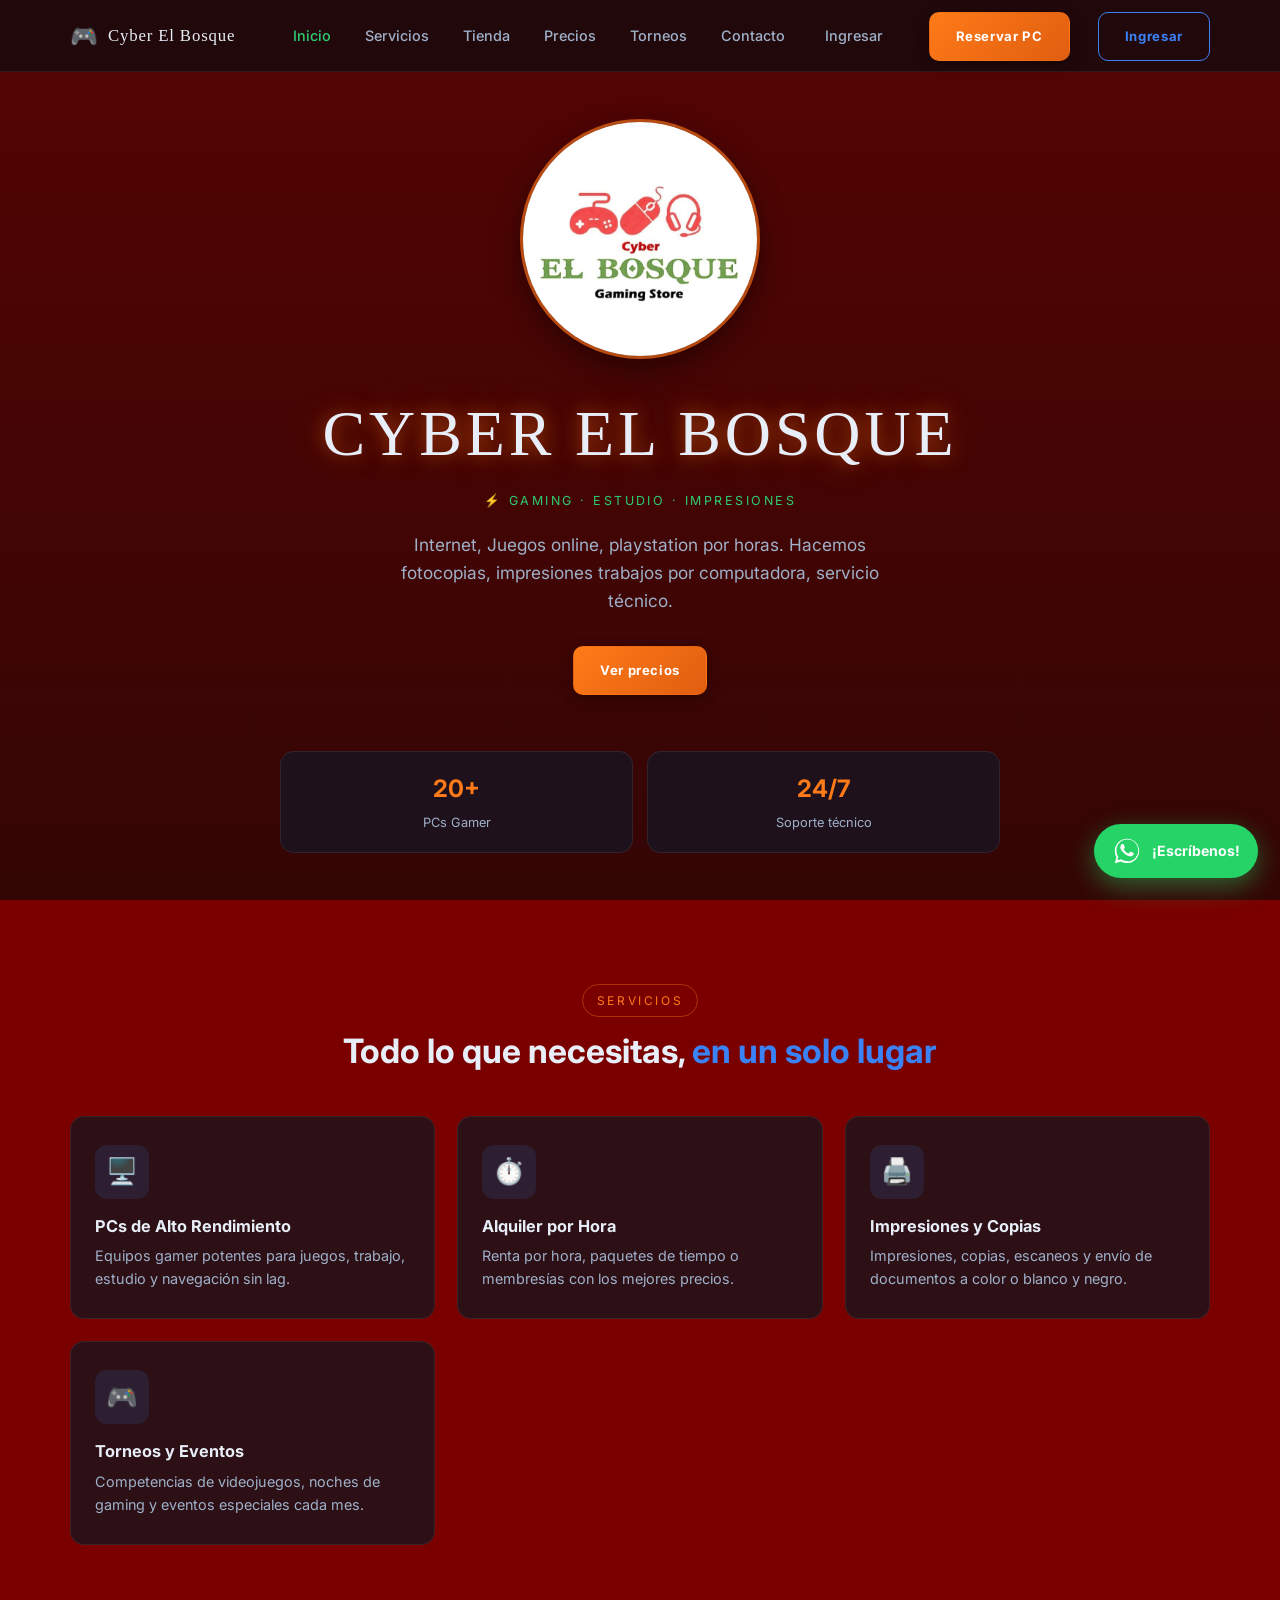
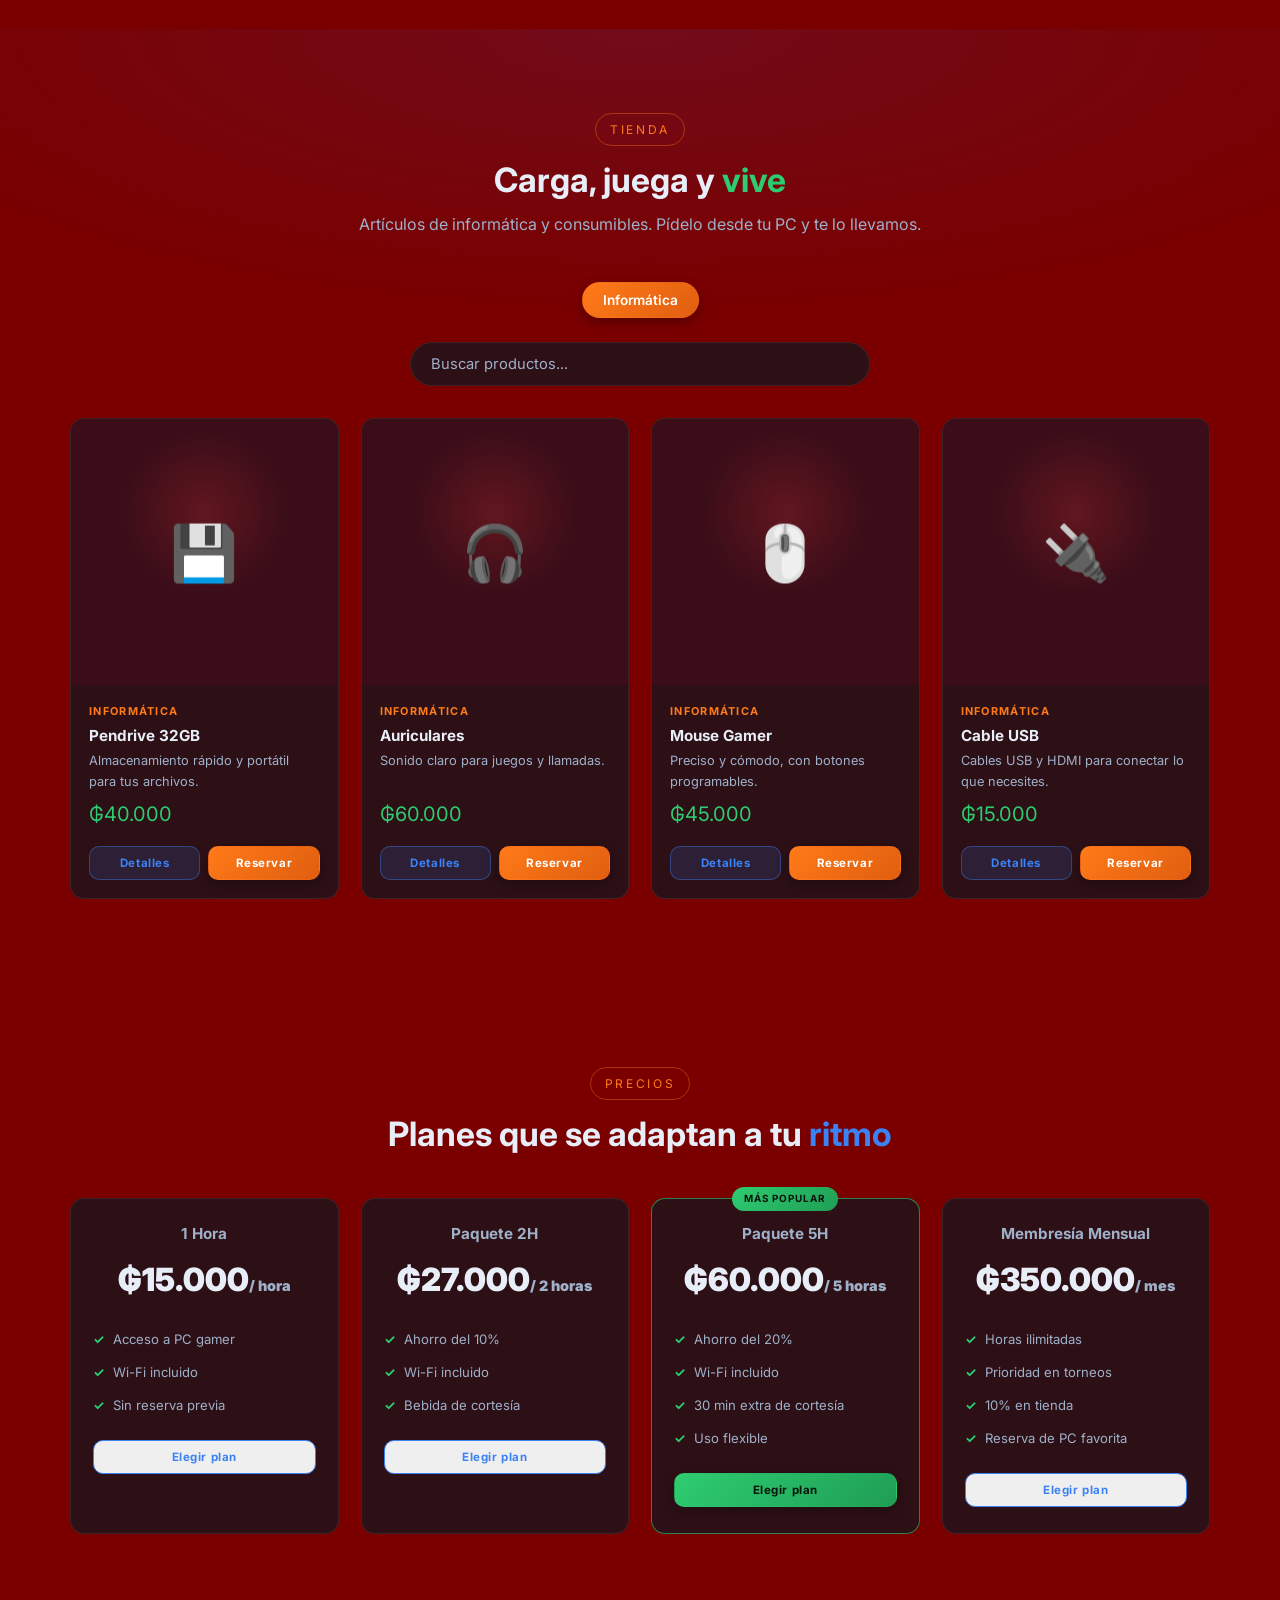
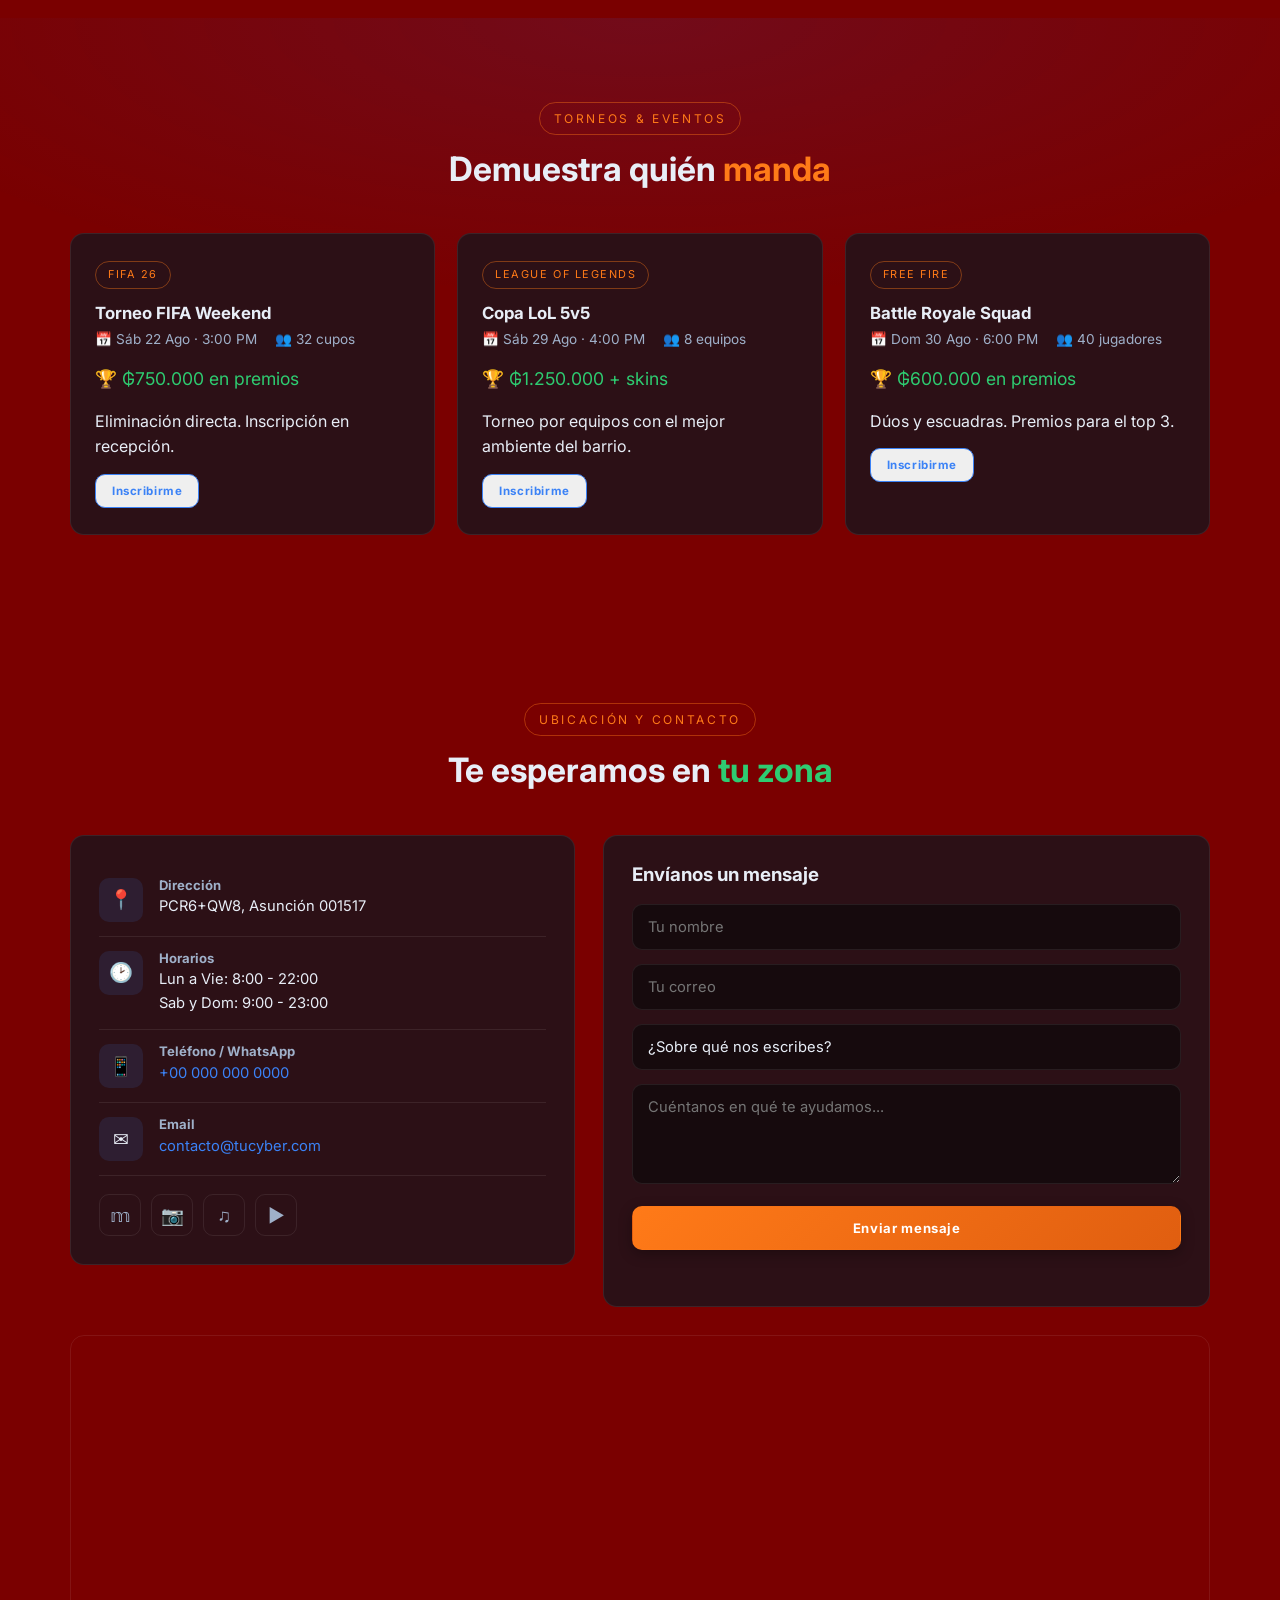
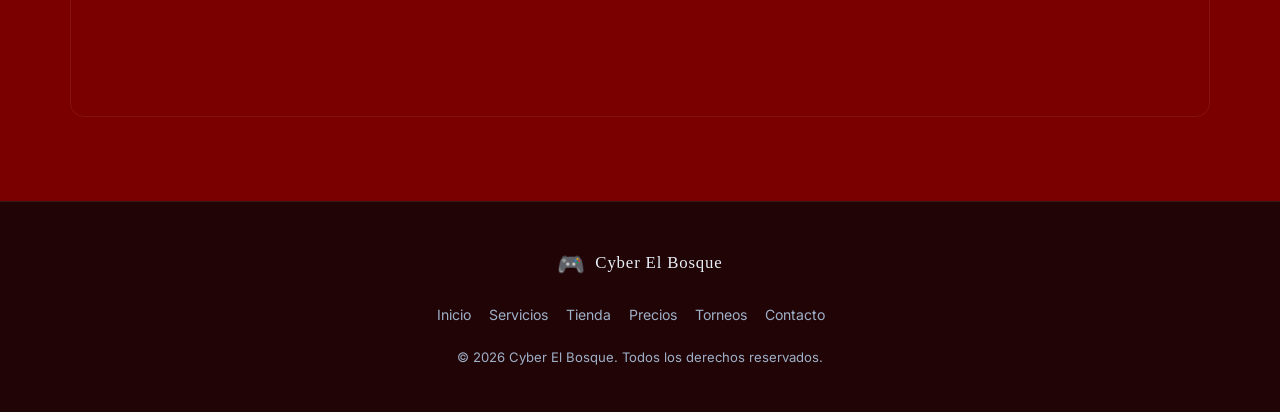
==== commit 0fd0165c: "cambiar todos los textos a Cyber El Bosque con tipografia GoW" ====
--- a/admin.html
+++ b/admin.html
@@ -3,7 +3,7 @@
 <head>
   <meta charset="UTF-8">
   <meta name="viewport" content="width=device-width, initial-scale=1.0">
-  <title>Panel de administración — Cyber del Bosque</title>
+  <title>Panel de administración — Cyber El Bosque</title>
   <meta name="robots" content="noindex">
   <link rel="preconnect" href="https://fonts.googleapis.com">
   <link rel="preconnect" href="https://fonts.gstatic.com" crossorigin>
@@ -24,7 +24,7 @@
     <div class="container header-inner">
       <a href="index.html" class="logo">
         <span class="logo-icon">&#x1F3AE;</span>
-        <span class="logo-text">Cyber del Bosque</span>
+        <span class="logo-text">Cyber El Bosque</span>
       </a>
       <nav class="nav">
         <ul class="nav-list">
@@ -190,8 +190,8 @@
 
   <footer class="footer">
     <div class="container footer-inner">
-      <a href="index.html" class="logo"><span class="logo-icon">&#x1F3AE;</span><span class="logo-text">Cyber del Bosque</span></a>
-      <p class="copyright">&copy; <span id="year"></span> Cyber del Bosque. Todos los derechos reservados.</p>
+      <a href="index.html" class="logo"><span class="logo-icon">&#x1F3AE;</span><span class="logo-text">Cyber El Bosque</span></a>
+      <p class="copyright">&copy; <span id="year"></span> Cyber El Bosque. Todos los derechos reservados.</p>
     </div>
   </footer>
 
--- a/css/style.css
+++ b/css/style.css
@@ -1,5 +1,5 @@
 /* ============================================================
-   Cyber del Bosque — Cyber Café & Gaming
+   Cyber El Bosque — Cyber Café & Gaming
    Tema: gamer / neón (azul oscuro, naranja, verde neón)
    ============================================================ */
 
@@ -147,11 +147,12 @@
 .logo { display: inline-flex; align-items: center; gap: 10px; }
 .logo-icon { font-size: 1.4rem; }
 .logo-text {
-  font-family: var(--font-head);
-  font-weight: 700;
-  font-size: 0.95rem;
+  font-family: 'GodOfWar', serif;
+  font-weight: 400;
+  font-size: 1.05rem;
   color: var(--text);
   white-space: nowrap;
+  letter-spacing: 0.05em;
 }
 
 .nav { margin-left: auto; }
@@ -219,6 +220,16 @@
 @keyframes float {
   0%, 100% { transform: translateY(0); }
   50% { transform: translateY(-10px); }
+}
+.hero-brand {
+  font-family: 'GodOfWar', serif;
+  font-weight: 400;
+  font-size: clamp(2.2rem, 7vw, 4rem);
+  color: var(--text);
+  text-transform: uppercase;
+  letter-spacing: 0.06em;
+  margin: 22px 0 6px;
+  text-shadow: 0 0 18px rgba(255, 122, 24, 0.55), 0 0 42px rgba(255, 122, 24, 0.25);
 }
 .hero-tag {
   font-family: var(--font-head);
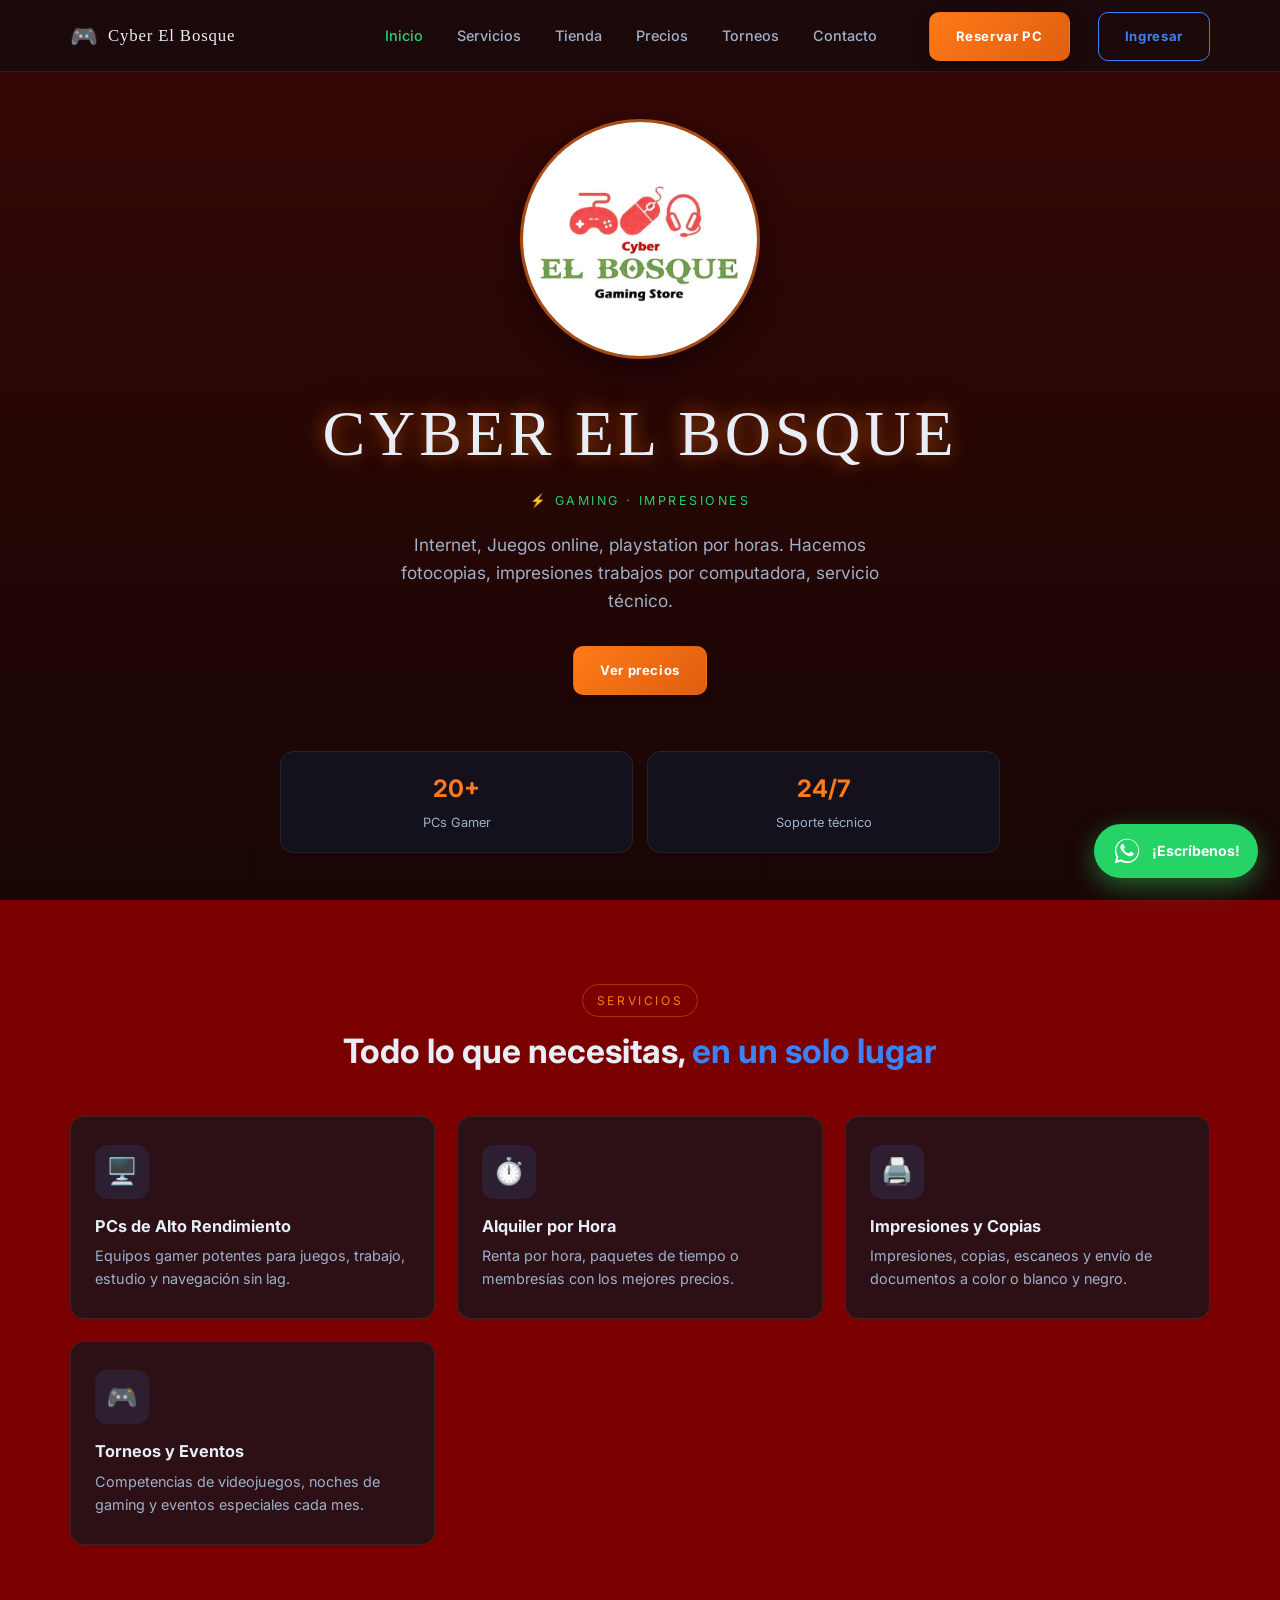
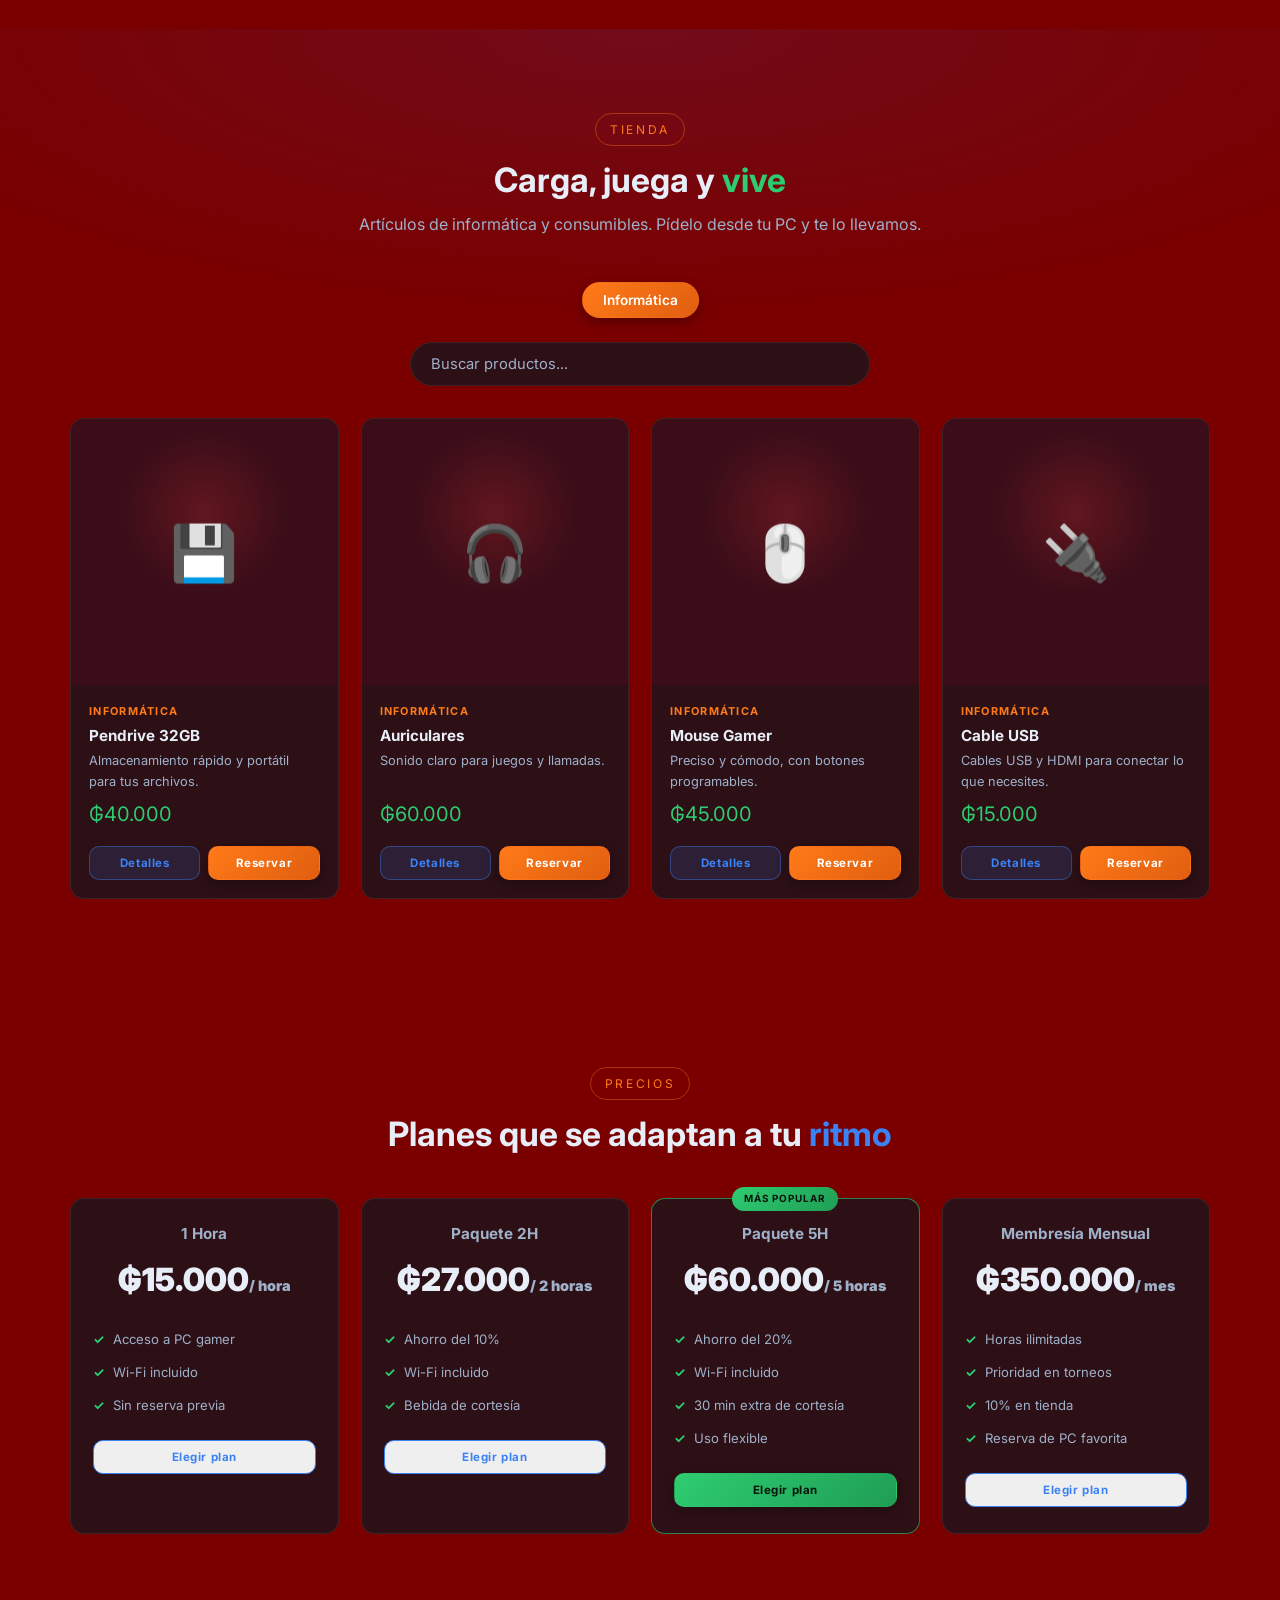
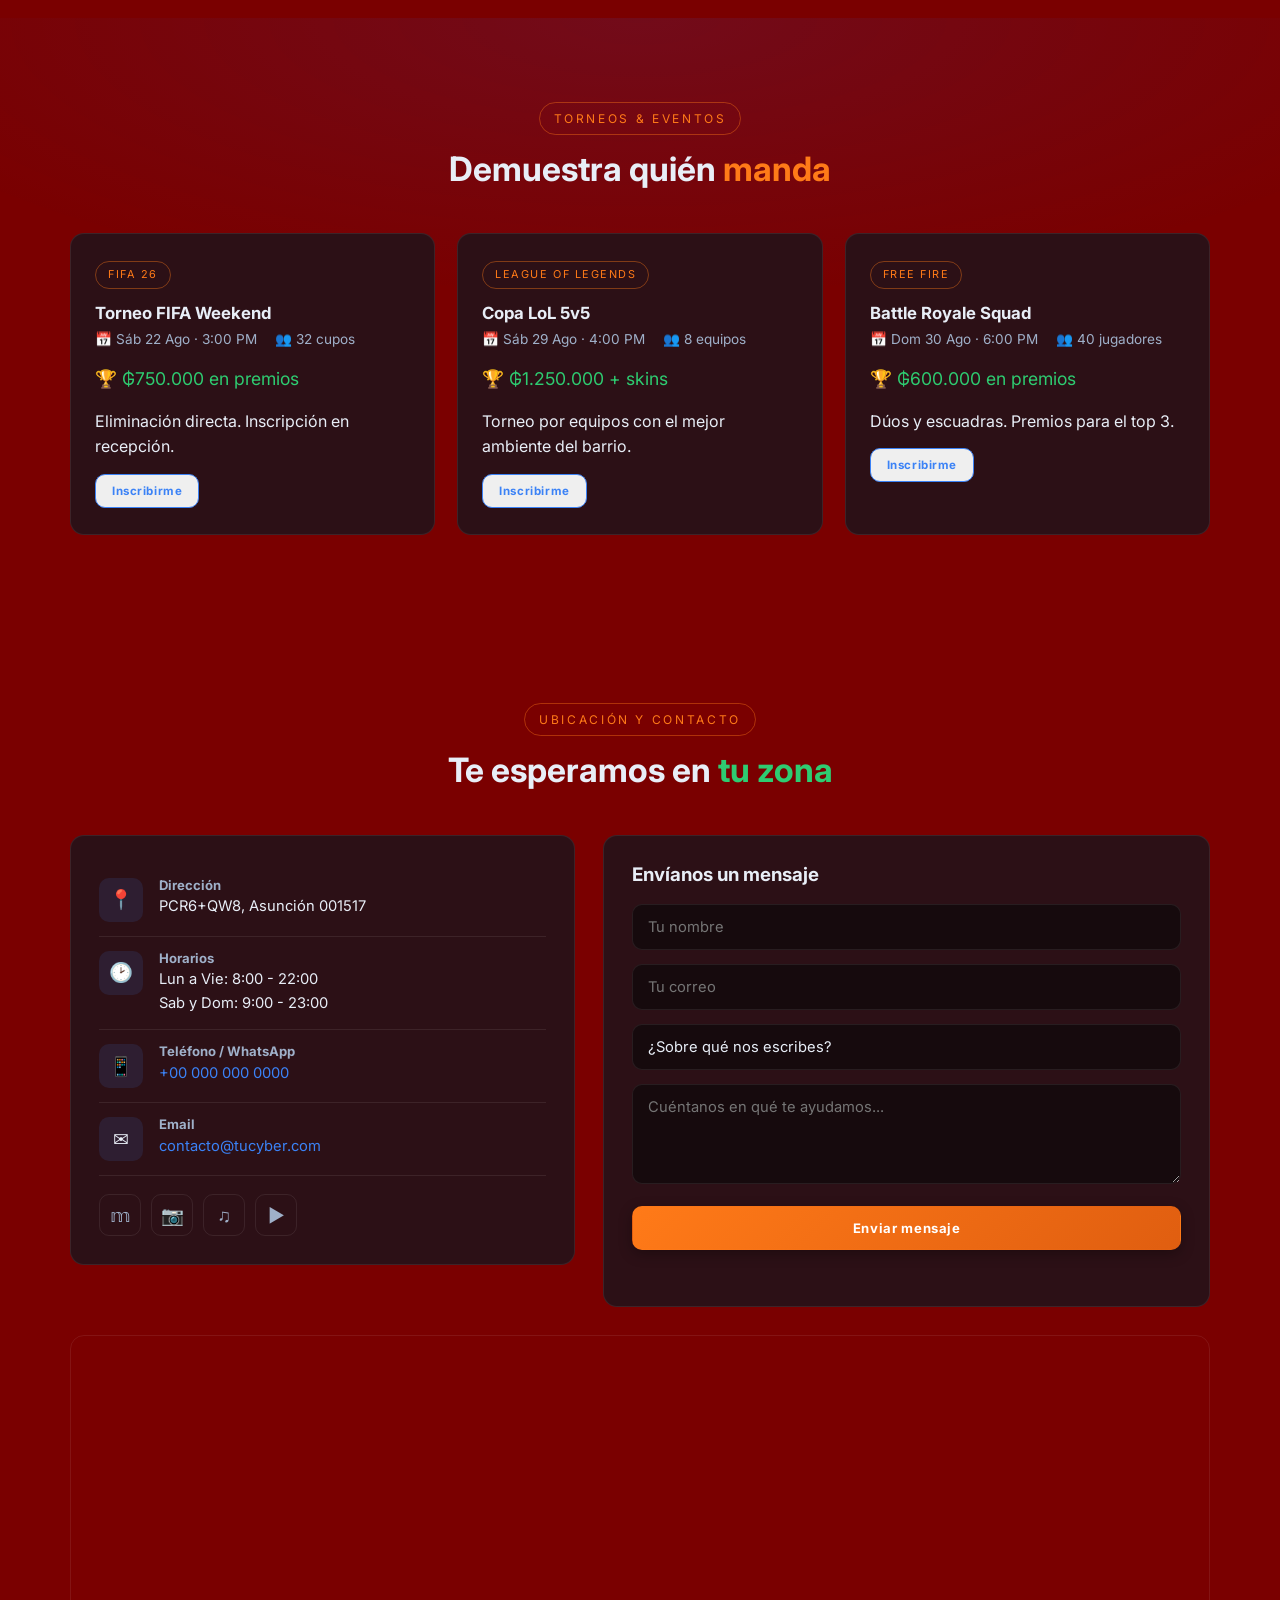
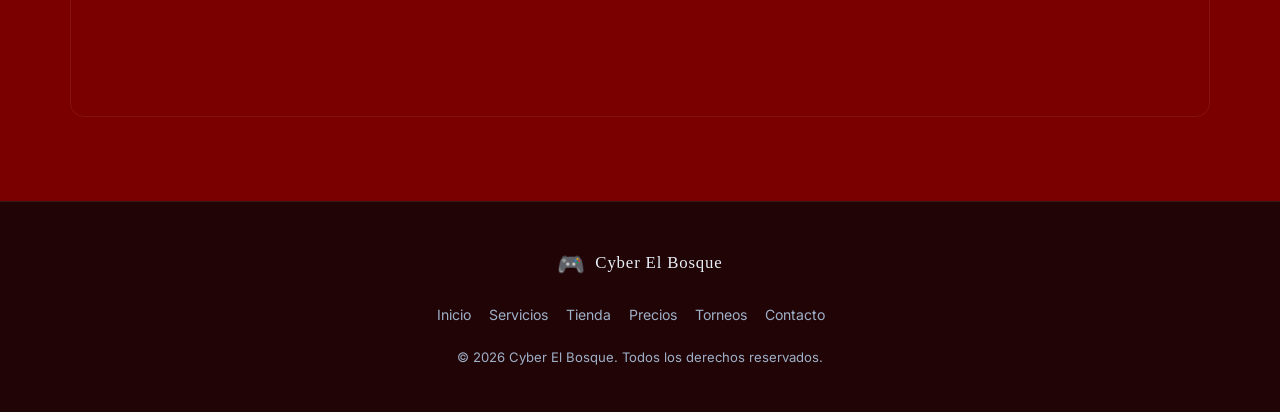
==== commit d9b1ccb5: "filtro oscuro en todo el fondo" ====
--- a/admin.html
+++ b/admin.html
@@ -17,6 +17,7 @@
     <div class="bg-col bg-left"></div>
     <div class="bg-col bg-center"></div>
     <div class="bg-col bg-right"></div>
+    <div class="bg-overlay"></div>
   </div>
 
   <!-- ======= HEADER ======= -->
--- a/css/style.css
+++ b/css/style.css
@@ -49,6 +49,11 @@
 .bg-center {
   background-color: #7a0000;
   filter: contrast(1.08) saturate(1.15) brightness(1.02);
+}
+.bg-overlay {
+  position: absolute;
+  inset: 0;
+  background: linear-gradient(180deg, rgba(20, 10, 8, 0.45), rgba(14, 8, 6, 0.7));
 }
 
 @media (max-width: 768px) {
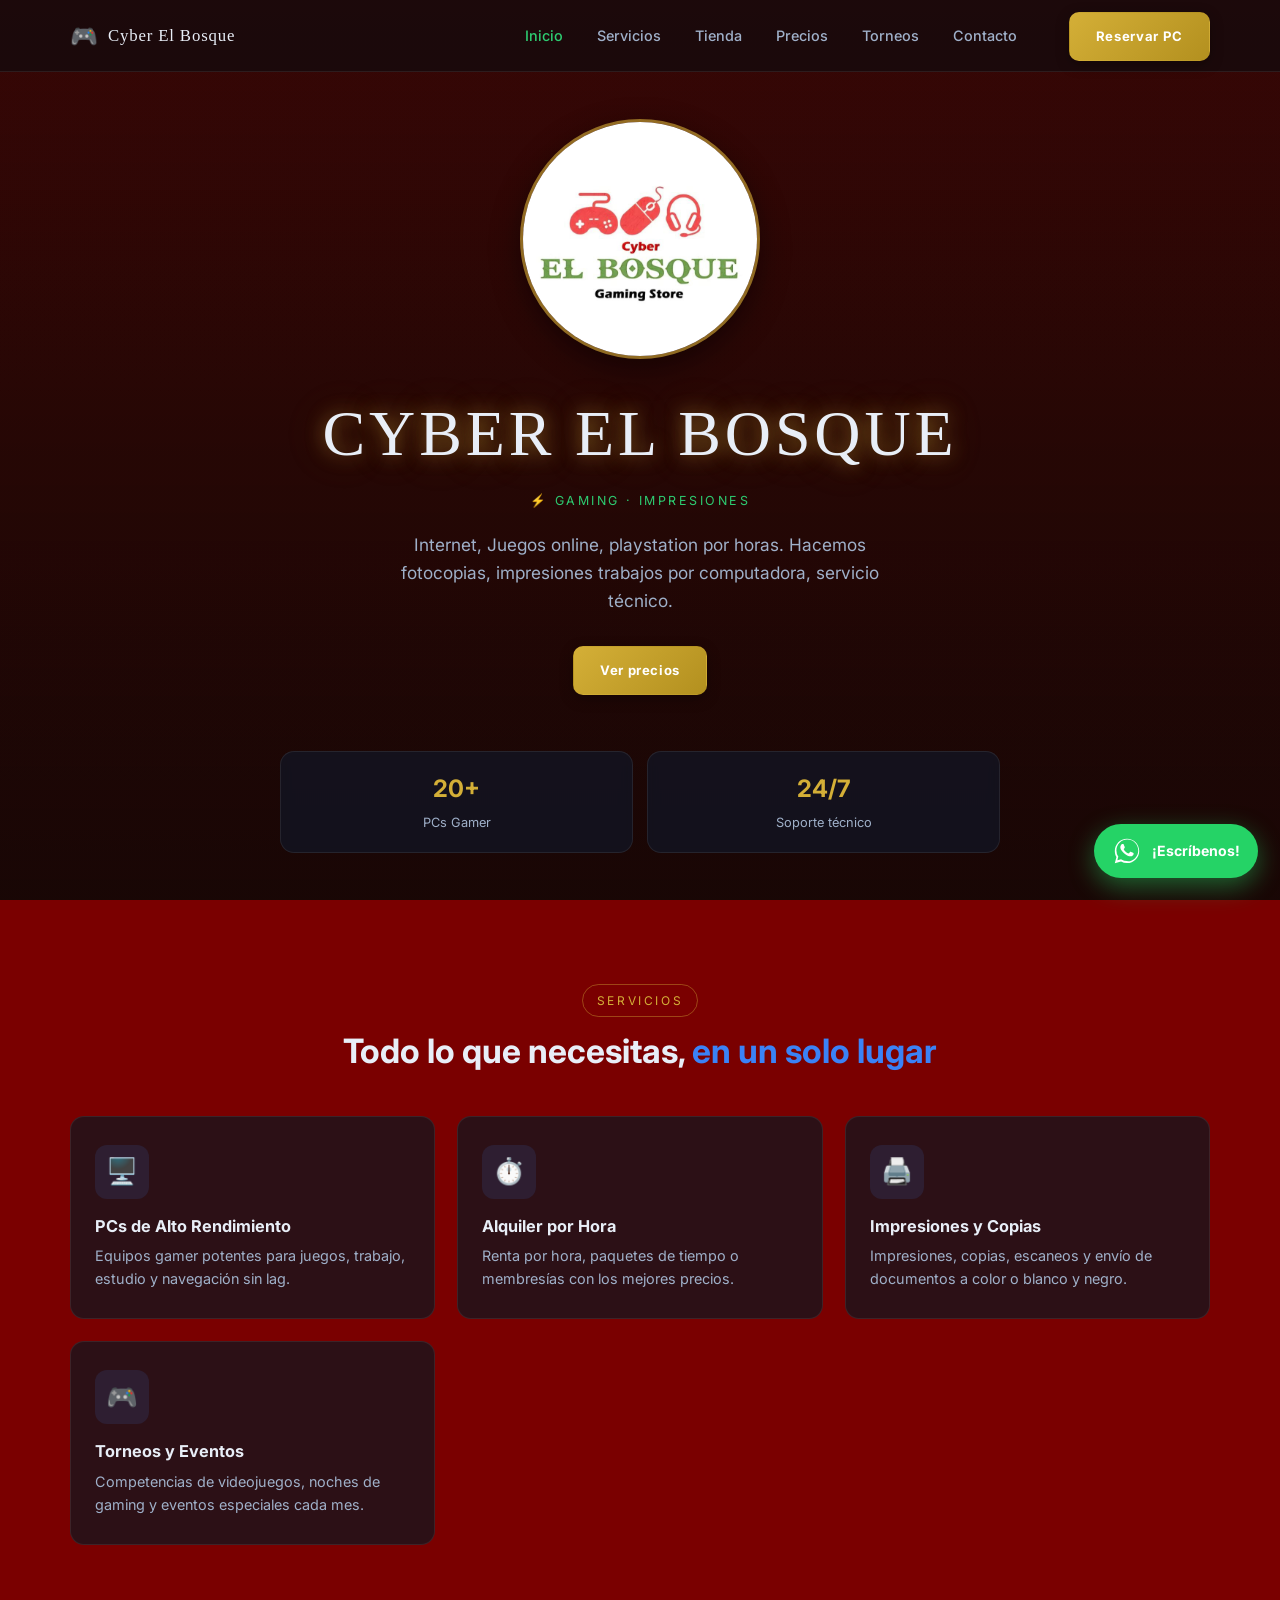
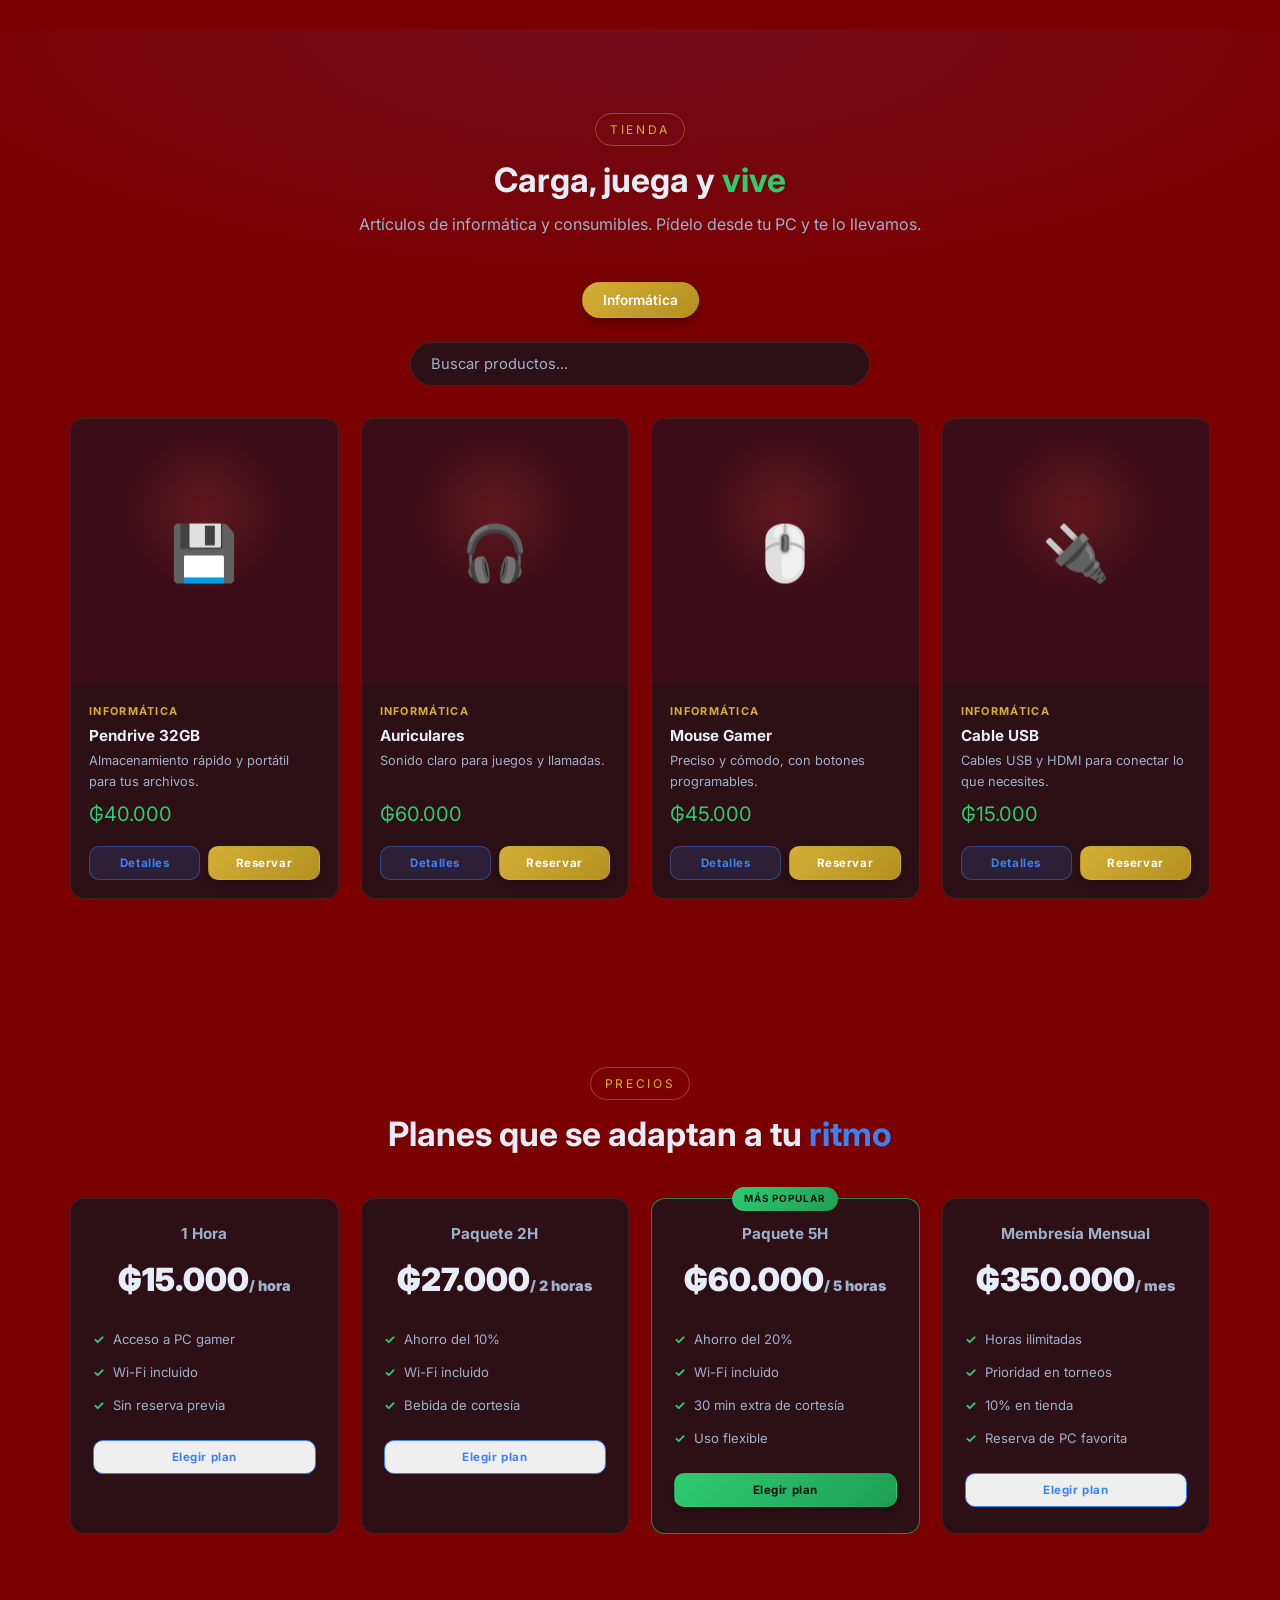
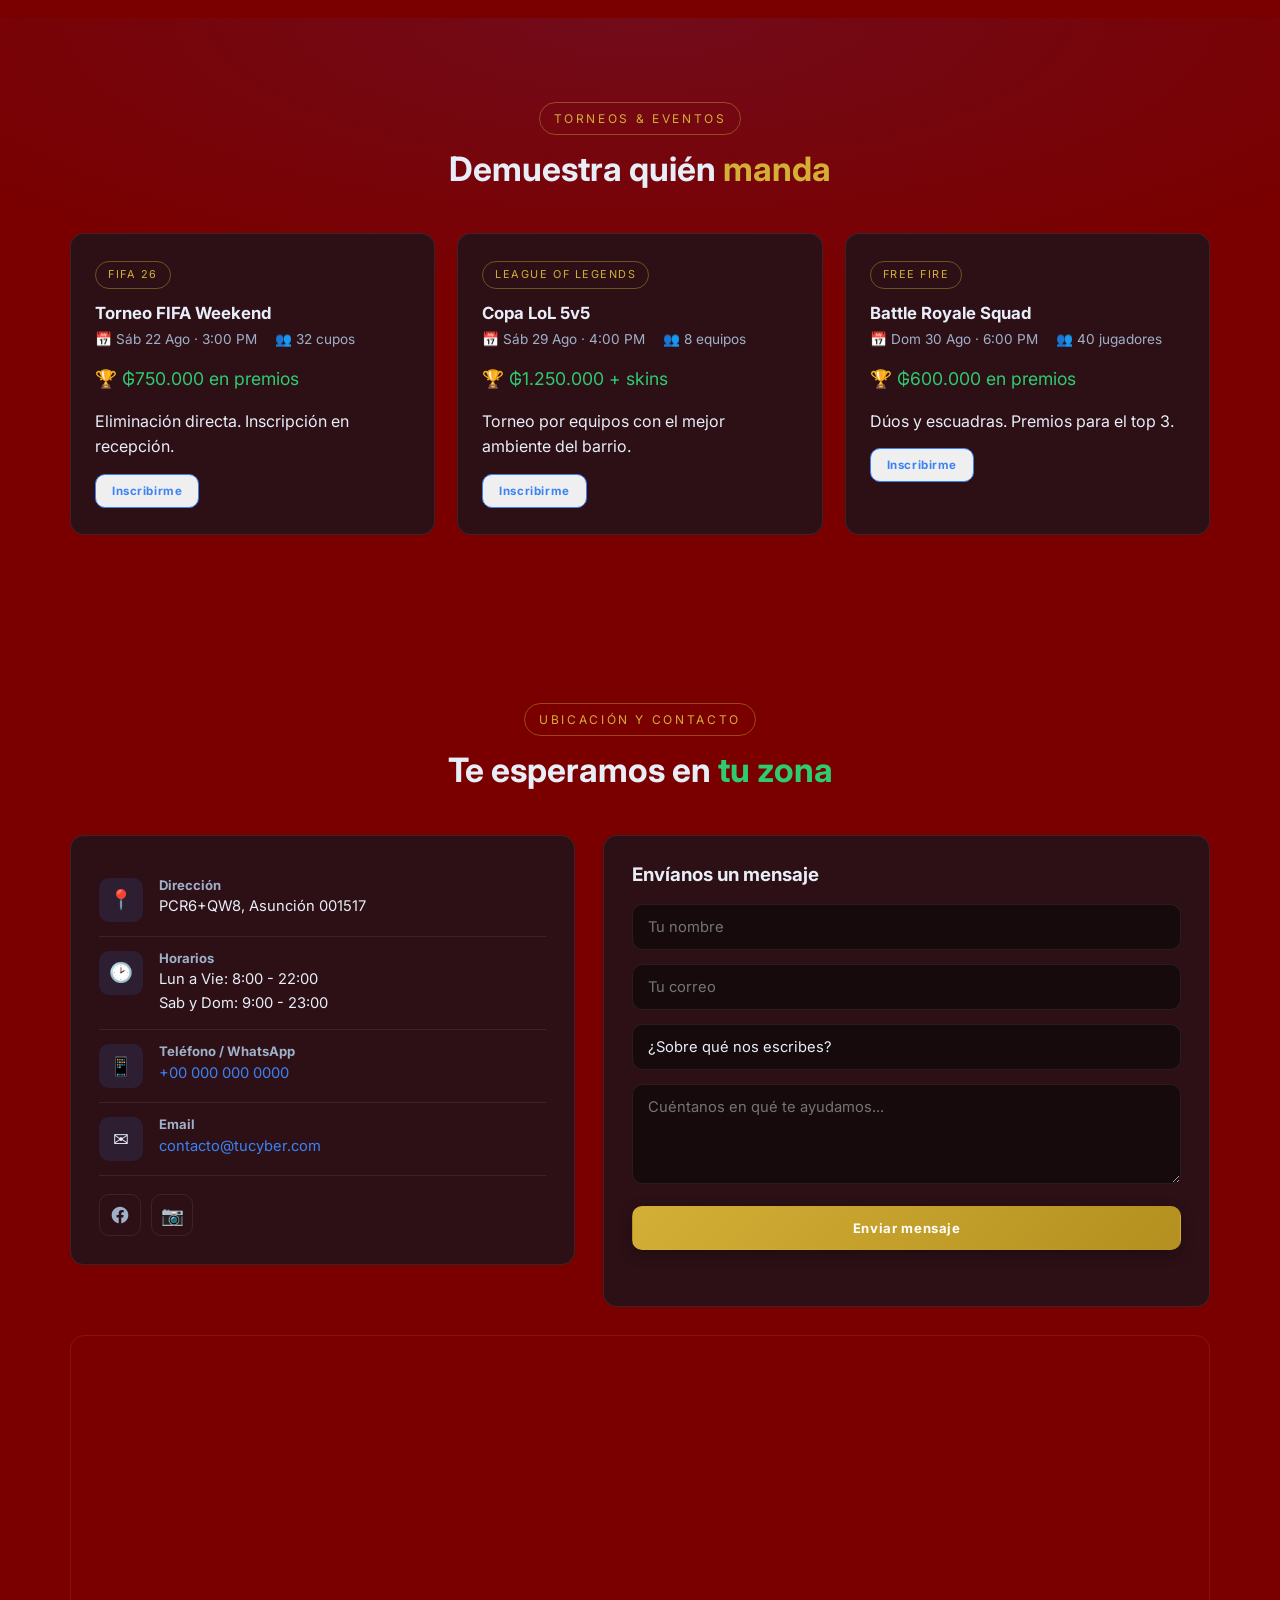
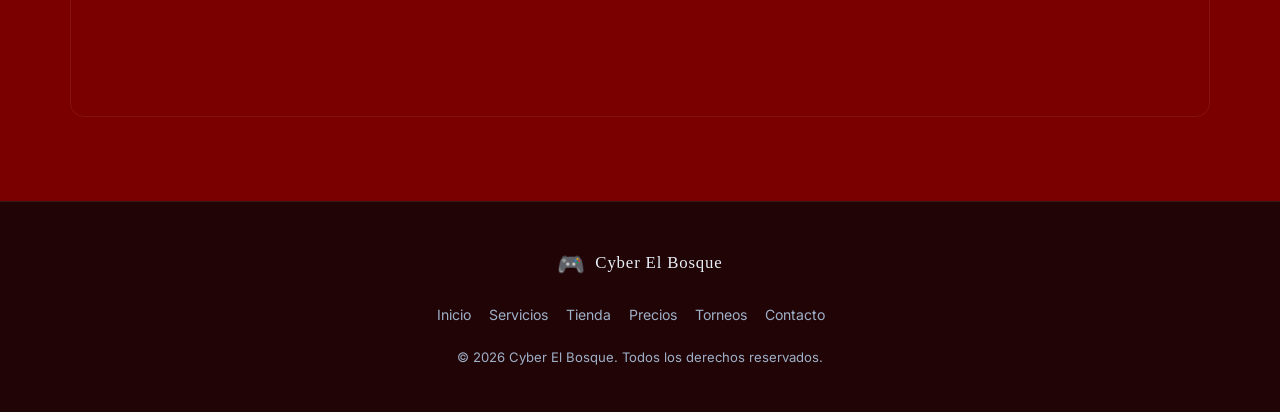
==== commit 34c87272: "Agregar panel General con estadisticas y registro de pedidos, seccion de configuracion y enlaces soc" ====
--- a/admin.html
+++ b/admin.html
@@ -51,6 +51,9 @@
           <button class="admin-tab active" id="tab-productos" data-tab="productos">🛒 Productos</button>
           <button class="admin-tab" id="tab-precios" data-tab="precios">💲 Precios</button>
           <button class="admin-tab" id="tab-torneos" data-tab="torneos">🏆 Torneos</button>
+          <button class="admin-tab" id="tab-general" data-tab="general">📊 General</button>
+          <button class="admin-tab" id="tab-pedidos" data-tab="pedidos">📦 Pedidos</button>
+          <button class="admin-tab" id="tab-config" data-tab="configuracion">⚙️ Configuración</button>
         </div>
 
         <!-- ======= PRODUCTOS ======= -->
@@ -182,6 +185,158 @@
             <div class="admin-list-card">
               <h3>Torneos actuales <span id="tourCount" class="count-badge"></span></h3>
               <div id="adminTournamentList"><!-- JS --></div>
+            </div>
+          </div>
+        </div>
+
+        <!-- ======= GENERAL ======= -->
+        <div class="admin-panel" id="panel-general">
+          <div class="stats-grid" id="statsGrid">
+            <div class="stat-card">
+              <strong id="statFacturadoHoy">0</strong>
+              <span>Facturados hoy</span>
+            </div>
+            <div class="stat-card">
+              <strong id="statPendientes">0</strong>
+              <span>Pendientes</span>
+            </div>
+            <div class="stat-card">
+              <strong id="statEntregados">0</strong>
+              <span>Entregados hoy</span>
+            </div>
+            <div class="stat-card">
+              <strong id="statTicketPromedio">₲0</strong>
+              <span>Ticket promedio</span>
+            </div>
+          </div>
+
+          <div class="admin-list-card">
+            <h3>Pendientes de hoy <span id="pendHoyCount" class="count-badge"></span></h3>
+            <div id="pendingTodayList"><!-- JS --></div>
+          </div>
+
+          <div class="admin-list-card">
+            <h3>Registro de pedidos</h3>
+            <div class="reg-filters">
+              <label>Desde
+                <input type="date" id="regFrom">
+              </label>
+              <label>Hasta
+                <input type="date" id="regTo">
+              </label>
+              <label>Estado
+                <select id="regStatus">
+                  <option value="">Todos</option>
+                  <option value="pendiente">Pendiente</option>
+                  <option value="entregado">Entregado</option>
+                  <option value="facturado">Facturado</option>
+                </select>
+              </label>
+              <button type="button" class="btn btn-primary btn-sm" id="regFilterBtn">Filtrar</button>
+            </div>
+            <div id="orderRegistry"><!-- JS --></div>
+          </div>
+        </div>
+
+        <!-- ======= PEDIDOS ======= -->
+        <div class="admin-panel" id="panel-pedidos">
+          <div class="admin-grid">
+            <div class="admin-form-card">
+              <h3 id="orderFormTitle">Agregar pedido</h3>
+              <form id="orderForm" novalidate>
+                <input type="hidden" id="oId">
+                <div class="form-row">
+                  <input type="text" id="oProduct" placeholder="Producto (ej. Gaseosa 500ml)" required>
+                </div>
+                <div class="form-row">
+                  <input type="text" id="oPrice" placeholder="Precio en guaraníes (ej. ₲15.000)" required>
+                </div>
+                <div class="form-row">
+                  <input type="text" id="oClient" placeholder="Cliente (ej. Juan Pérez)" required>
+                </div>
+                <div class="form-row">
+                  <input type="text" id="oDelivery" placeholder="Repartidor (ej. Carlos)" required>
+                </div>
+                <div class="form-row">
+                  <input type="text" id="oPlace" placeholder="Lugar de entrega (ej. Av. Principal 123)" required>
+                </div>
+                <div class="form-row">
+                  <input type="date" id="oDate" required>
+                </div>
+                <div class="form-row">
+                  <select id="oStatus" required>
+                    <option value="pendiente">Pendiente</option>
+                    <option value="entregado">Entregado</option>
+                    <option value="facturado">Facturado</option>
+                  </select>
+                </div>
+                <div class="admin-actions">
+                  <button type="submit" class="btn btn-primary btn-sm" id="oBtnSave">Agregar pedido</button>
+                  <button type="button" class="btn btn-outline btn-sm hidden" id="oBtnCancel">Cancelar edición</button>
+                </div>
+                <p class="form-status" id="orderStatus" role="status"></p>
+              </form>
+            </div>
+
+            <div class="admin-list-card">
+              <h3>Pedidos actuales <span id="orderCount" class="count-badge"></span></h3>
+              <div id="adminOrderList"><!-- JS --></div>
+            </div>
+          </div>
+        </div>
+
+        <!-- ======= CONFIGURACIÓN ======= -->
+        <div class="admin-panel" id="panel-configuracion">
+          <div class="admin-grid">
+            <div class="admin-form-card">
+              <h3>Envíos y pedidos</h3>
+              <form id="envioForm" novalidate>
+                <div class="form-row">
+                  <input type="text" id="cfgEnvioPrice" placeholder="Precio del envío (ej. ₲10.000)" required>
+                </div>
+                <div class="form-row">
+                  <input type="text" id="cfgEnvioMin" placeholder="Cantidad mínima para envío (ej. ₲50.000)" required>
+                </div>
+                <div class="form-row">
+                  <input type="text" id="cfgWhatsapp" placeholder="Número de WhatsApp (ej. 595000000000)" required>
+                </div>
+                <div class="form-row">
+                  <input type="text" id="cfgAddress" placeholder="Dirección del negocio" required>
+                </div>
+                <div class="admin-actions">
+                  <button type="submit" class="btn btn-primary btn-sm">Guardar envíos</button>
+                </div>
+                <p class="form-status" id="envioStatus" role="status"></p>
+              </form>
+            </div>
+
+            <div class="admin-form-card">
+              <h3>Transferencia bancaria</h3>
+              <form id="bankForm" novalidate>
+                <div class="form-row">
+                  <input type="text" id="cfgBank" placeholder="Banco (ej. Banco Nacional de Fomento)" required>
+                </div>
+                <div class="form-row">
+                  <input type="text" id="cfgHolder" placeholder="Titularidad (nombre del titular)" required>
+                </div>
+                <div class="form-row">
+                  <input type="text" id="cfgAccount" placeholder="Número de cuenta" required>
+                </div>
+                <div class="form-row">
+                  <select id="cfgAliasType" required>
+                    <option value="">Tipo de alias</option>
+                    <option value="ci">C.I</option>
+                    <option value="telefono">Número de teléfono</option>
+                  </select>
+                </div>
+                <div class="form-row">
+                  <input type="text" id="cfgAlias" placeholder="Número de alias" required>
+                </div>
+                <div class="admin-actions">
+                  <button type="submit" class="btn btn-primary btn-sm">Guardar datos bancarios</button>
+                </div>
+                <p class="form-status" id="bankStatus" role="status"></p>
+              </form>
             </div>
           </div>
         </div>
--- a/css/style.css
+++ b/css/style.css
@@ -9,7 +9,7 @@
   --bg-card-hover: #3b1620;
   --blue: #3a0d18;
   --blue-bright: #3b82f6;
-  --orange: #ff7a18;
+  --orange: #d4af37;
   --green: #2ecc71;
   --text: #e8eef7;
   --text-muted: #9fb0c9;
@@ -88,7 +88,7 @@
   letter-spacing: 0.22em;
   text-transform: uppercase;
   color: var(--orange);
-  border: 1px solid rgba(255, 122, 24, 0.4);
+  border: 1px solid rgba(212, 175, 55, 0.4);
   padding: 6px 14px;
   border-radius: 999px;
   margin-bottom: 14px;
@@ -114,7 +114,7 @@
 .btn:hover { transform: translateY(-2px); }
 
 .btn-primary {
-  background: linear-gradient(135deg, var(--orange), #e05e10);
+  background: linear-gradient(135deg, var(--orange), #b3901f);
   color: #fff;
   box-shadow: 0 4px 14px rgba(0, 0, 0, 0.3);
 }
@@ -213,13 +213,14 @@
   display: flex;
   justify-content: center;
   margin-bottom: 24px;
+  cursor: pointer;
 }
 .hero-logo img {
   width: clamp(140px, 30vw, 240px);
   height: auto;
   border-radius: 50%;
   box-shadow: 0 10px 30px rgba(0, 0, 0, 0.45);
-  border: 3px solid rgba(255, 122, 24, 0.6);
+  border: 3px solid rgba(212, 175, 55, 0.6);
   animation: float 4s ease-in-out infinite;
 }
 @keyframes float {
@@ -234,7 +235,7 @@
   text-transform: uppercase;
   letter-spacing: 0.06em;
   margin: 22px 0 6px;
-  text-shadow: 0 0 18px rgba(255, 122, 24, 0.55), 0 0 42px rgba(255, 122, 24, 0.25);
+  text-shadow: 0 0 18px rgba(212, 175, 55, 0.55), 0 0 42px rgba(212, 175, 55, 0.25);
 }
 .hero-tag {
   font-family: var(--font-head);
@@ -321,7 +322,7 @@
 }
 .filter-btn:hover { color: var(--text); border-color: rgba(59, 130, 246, 0.5); }
 .filter-btn.active {
-  background: linear-gradient(135deg, var(--orange), #e05e10);
+  background: linear-gradient(135deg, var(--orange), #b3901f);
   border-color: transparent;
   color: #fff;
   box-shadow: 0 4px 12px rgba(0, 0, 0, 0.3);
@@ -485,7 +486,7 @@
   letter-spacing: 0.14em;
   text-transform: uppercase;
   color: var(--orange);
-  border: 1px solid rgba(255, 122, 24, 0.4);
+  border: 1px solid rgba(212, 175, 55, 0.4);
   padding: 4px 12px;
   border-radius: 999px;
   margin-bottom: 14px;
@@ -809,6 +810,86 @@
 .admin-item-body p { color: var(--text-muted); font-size: 0.8rem; }
 .admin-item-actions { display: flex; flex-direction: column; gap: 8px; }
 
+/* ---------- General / estadísticas ---------- */
+.stats-grid {
+  display: grid;
+  grid-template-columns: repeat(4, 1fr);
+  gap: 16px;
+  margin-bottom: 26px;
+}
+.stat-card {
+  background: var(--bg-card);
+  border: 1px solid var(--border);
+  border-radius: var(--radius);
+  padding: 22px;
+  text-align: center;
+}
+.stat-card strong {
+  display: block;
+  font-family: var(--font-head);
+  font-size: 1.6rem;
+  color: var(--green);
+  margin-bottom: 6px;
+}
+.stat-card span { font-size: 0.8rem; color: var(--text-muted); }
+.reg-filters {
+  display: flex;
+  gap: 12px;
+  align-items: flex-end;
+  flex-wrap: wrap;
+  margin-bottom: 18px;
+}
+.reg-filters label {
+  display: flex;
+  flex-direction: column;
+  gap: 4px;
+  font-size: 0.78rem;
+  color: var(--text-muted);
+}
+.reg-filters input,
+.reg-filters select {
+  background: var(--bg-dark);
+  border: 1px solid var(--border);
+  border-radius: 10px;
+  color: var(--text);
+  font-family: inherit;
+  font-size: 0.88rem;
+  padding: 10px 12px;
+  color-scheme: dark;
+}
+
+.admin-form-card input,
+.admin-form-card select {
+  width: 100%;
+  background: var(--bg-dark);
+  border: 1px solid var(--border);
+  border-radius: 10px;
+  color: var(--text);
+  font-family: inherit;
+  font-size: 0.92rem;
+  padding: 13px 15px;
+  color-scheme: dark;
+  transition: border-color 0.2s ease, box-shadow 0.2s ease;
+}
+.admin-form-card input:focus,
+.admin-form-card select:focus {
+  outline: none;
+  border-color: var(--blue-bright);
+  box-shadow: 0 0 0 3px rgba(59, 130, 246, 0.2);
+}
+.status-badge {
+  display: inline-block;
+  padding: 3px 12px;
+  border-radius: 999px;
+  font-family: var(--font-head);
+  font-size: 0.72rem;
+  text-transform: uppercase;
+}
+.status-badge.pendiente { background: rgba(250, 204, 21, 0.15); color: #facc15; }
+.status-badge.entregado { background: rgba(59, 130, 246, 0.15); color: var(--blue-bright); }
+.status-badge.facturado { background: rgba(34, 197, 94, 0.15); color: var(--green); }
+.admin-list-card + .admin-list-card { margin-top: 26px; }
+
 @media (max-width: 768px) {
   .admin-grid { grid-template-columns: 1fr; }
   .admin-item { flex-wrap: wrap; }
@@ -817,6 +898,15 @@
   .form-row-inline { flex-direction: column; align-items: stretch; gap: 4px; }
   .field-hint { white-space: normal; }
   .image-upload-row { flex-direction: column; align-items: stretch; }
+  .stats-grid { grid-template-columns: repeat(2, 1fr); }
+  .admin-tabs {
+    flex-wrap: nowrap;
+    justify-content: flex-start;
+    overflow-x: auto;
+    -webkit-overflow-scrolling: touch;
+    padding-bottom: 6px;
+  }
+  .admin-tab { flex-shrink: 0; }
 }
 
 /* ---------- Responsive ---------- */
